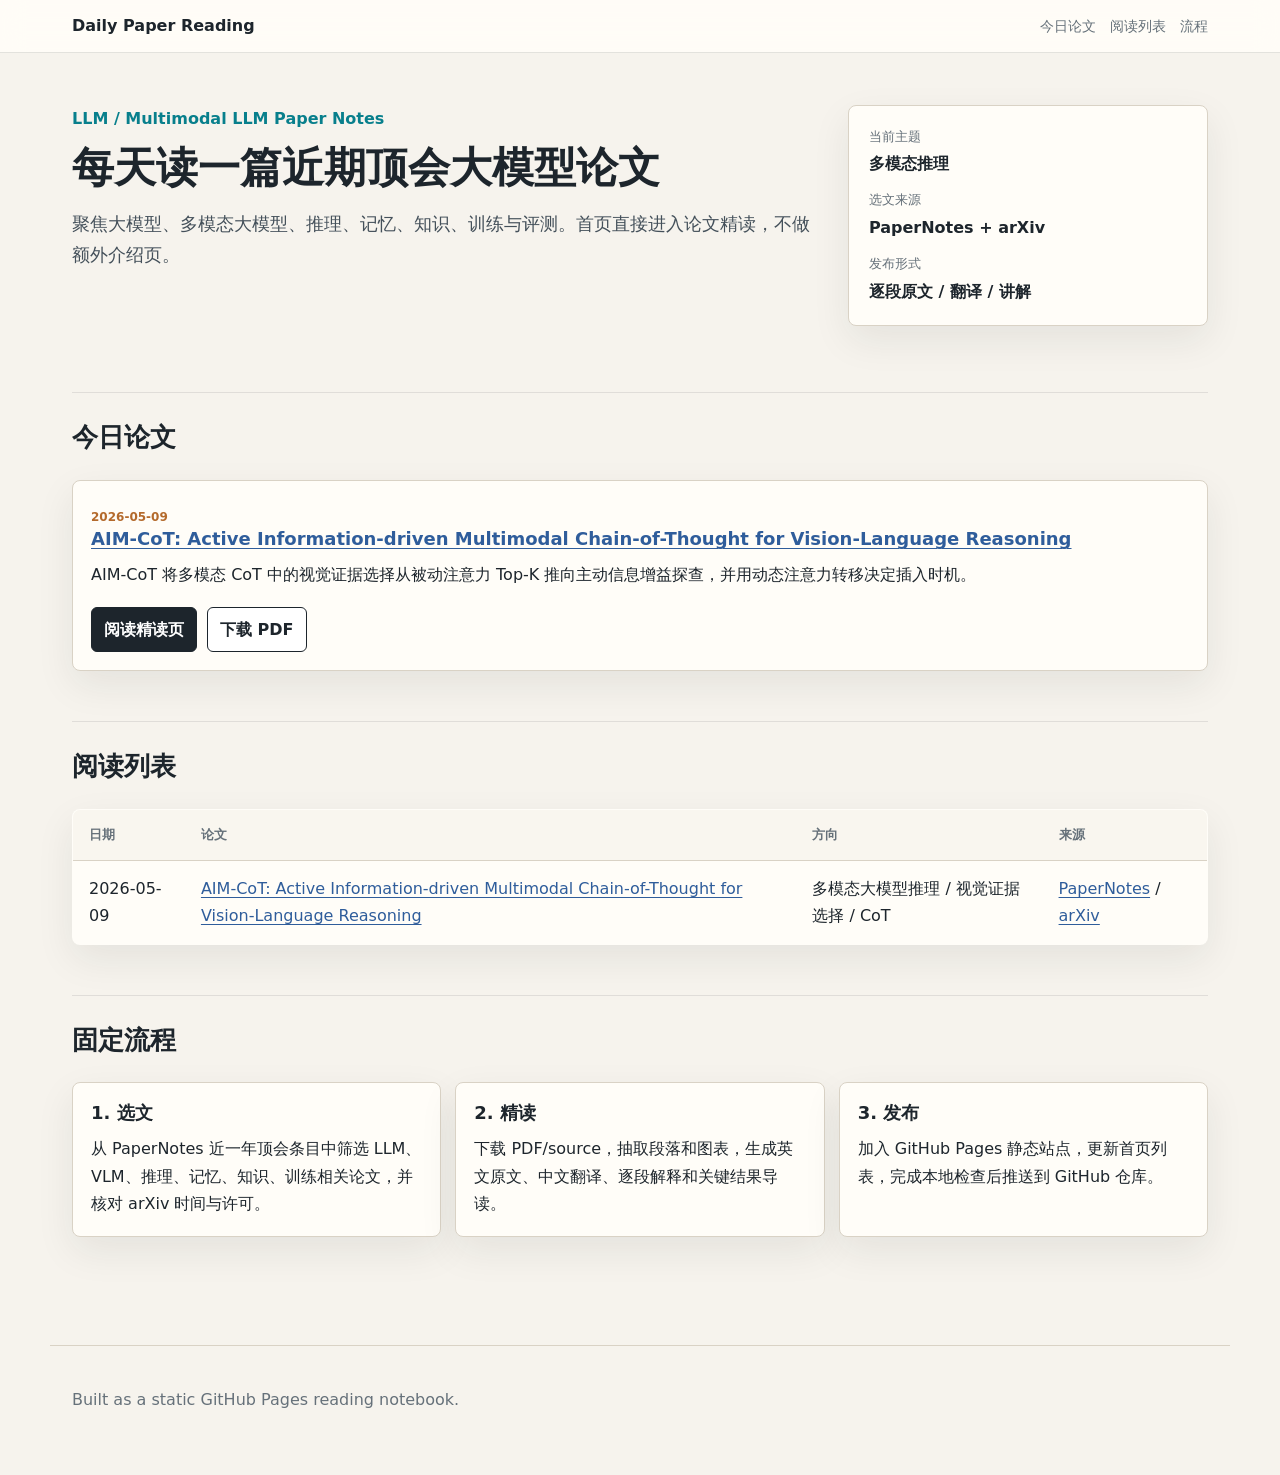
==== index.html @ 82361ca1 "Add daily paper reading site" ====
<!doctype html>
<html lang="zh-CN">
<head>
  <meta charset="utf-8">
  <meta name="viewport" content="width=device-width, initial-scale=1">
  <title>Daily Paper Reading</title>
  <meta name="description" content="大模型与多模态大模型论文每日精读。">
  <link rel="stylesheet" href="assets/site.css">
</head>
<body>
  <header class="site-header">
    <nav class="nav">
      <a class="brand" href="index.html">Daily Paper Reading</a>
      <div class="nav-links">
        <a href="#today">今日论文</a>
        <a href="#archive">阅读列表</a>
        <a href="#workflow">流程</a>
      </div>
    </nav>
  </header>
  <main>
    <section class="hero">
      <div>
        <p class="kicker">LLM / Multimodal LLM Paper Notes</p>
        <h1>每天读一篇近期顶会大模型论文</h1>
        <p class="subtitle">聚焦大模型、多模态大模型、推理、记忆、知识、训练与评测。首页直接进入论文精读，不做额外介绍页。</p>
      </div>
      <aside class="meta-panel">
        <dl class="meta-grid">
          <div><dt>当前主题</dt><dd>多模态推理</dd></div>
          <div><dt>选文来源</dt><dd>PaperNotes + arXiv</dd></div>
          <div><dt>发布形式</dt><dd>逐段原文 / 翻译 / 讲解</dd></div>
        </dl>
      </aside>
    </section>
    <div class="content">
      <section class="band" id="today">
        <div class="section-title"><h2>今日论文</h2></div>
        <article class="note-card">
          <p class="eyebrow">2026-05-09</p>
          <h3><a href="papers/aim-cot/index.html">AIM-CoT: Active Information-driven Multimodal Chain-of-Thought for Vision-Language Reasoning</a></h3>
          <p>AIM-CoT 将多模态 CoT 中的视觉证据选择从被动注意力 Top-K 推向主动信息增益探查，并用动态注意力转移决定插入时机。</p>
          <div class="buttons">
            <a class="button primary" href="papers/aim-cot/index.html">阅读精读页</a>
            <a class="button" href="papers/aim-cot/2509.25699v3.pdf">下载 PDF</a>
          </div>
        </article>
      </section>
      <section class="band" id="archive">
        <div class="section-title"><h2>阅读列表</h2></div>
        <table class="paper-list">
          <thead><tr><th>日期</th><th>论文</th><th>方向</th><th>来源</th></tr></thead>
          <tbody>
            <tr>
              <td>2026-05-09</td>
              <td><a href="papers/aim-cot/index.html">AIM-CoT: Active Information-driven Multimodal Chain-of-Thought for Vision-Language Reasoning</a></td>
              <td>多模态大模型推理 / 视觉证据选择 / CoT</td>
              <td><a href="https://papernotes.org/ICLR2026/llm_reasoning/aimcot_active_information-driven_multimodal_chain-of-thought_for_vision-language/">PaperNotes</a> / <a href="https://arxiv.org/abs/2509.25699">arXiv</a></td>
            </tr>
          </tbody>
        </table>
      </section>
      <section class="band" id="workflow">
        <div class="section-title"><h2>固定流程</h2></div>
        <div class="grid">
          <article class="note-card"><h3>1. 选文</h3><p>从 PaperNotes 近一年顶会条目中筛选 LLM、VLM、推理、记忆、知识、训练相关论文，并核对 arXiv 时间与许可。</p></article>
          <article class="note-card"><h3>2. 精读</h3><p>下载 PDF/source，抽取段落和图表，生成英文原文、中文翻译、逐段解释和关键结果导读。</p></article>
          <article class="note-card"><h3>3. 发布</h3><p>加入 GitHub Pages 静态站点，更新首页列表，完成本地检查后推送到 GitHub 仓库。</p></article>
        </div>
      </section>
    </div>
  </main>
  <footer class="footer">
    <p>Built as a static GitHub Pages reading notebook.</p>
  </footer>
</body>
</html>
---- assets/site.css ----
:root {
  --paper: #f6f3ed;
  --surface: #fffdf8;
  --ink: #1d252c;
  --muted: #66717a;
  --line: #d9d2c5;
  --teal: #087f8c;
  --blue: #2f5d9b;
  --amber: #b46a2c;
  --green: #4d7c59;
  --shadow: 0 14px 38px rgba(29, 37, 44, 0.08);
}
* { box-sizing: border-box; }
html { scroll-behavior: smooth; }
body {
  margin: 0;
  font-family: Inter, ui-sans-serif, system-ui, -apple-system, BlinkMacSystemFont, "Segoe UI", "Noto Sans SC", sans-serif;
  color: var(--ink);
  background: var(--paper);
  line-height: 1.72;
}
a { color: var(--blue); text-decoration-thickness: 1px; text-underline-offset: 3px; }
.site-header {
  position: sticky;
  top: 0;
  z-index: 20;
  border-bottom: 1px solid rgba(29, 37, 44, 0.12);
  background: rgba(255, 253, 248, 0.92);
  backdrop-filter: blur(12px);
}
.nav {
  max-width: 1180px;
  margin: 0 auto;
  padding: 12px 22px;
  display: flex;
  gap: 16px;
  align-items: center;
  justify-content: space-between;
}
.brand { font-weight: 800; color: var(--ink); text-decoration: none; }
.nav-links { display: flex; gap: 14px; flex-wrap: wrap; font-size: 14px; }
.nav-links a { color: var(--muted); text-decoration: none; }
.hero {
  max-width: 1180px;
  margin: 0 auto;
  padding: 52px 22px 26px;
  display: grid;
  grid-template-columns: 1.35fr 0.65fr;
  gap: 28px;
  align-items: start;
}
.kicker { margin: 0 0 12px; color: var(--teal); font-weight: 800; letter-spacing: 0; }
h1 {
  margin: 0;
  max-width: 980px;
  font-size: 42px;
  line-height: 1.12;
  letter-spacing: 0;
}
.subtitle { margin: 18px 0 0; color: #44505a; font-size: 18px; max-width: 900px; }
.meta-panel, .toc-panel, .note-card, .reading-card, .visual-card, .paper-section {
  background: var(--surface);
  border: 1px solid var(--line);
  border-radius: 8px;
  box-shadow: var(--shadow);
}
.meta-panel { padding: 20px; }
.meta-grid { display: grid; gap: 12px; margin: 0; }
.meta-grid div { display: grid; gap: 2px; }
.meta-grid dt { color: var(--muted); font-size: 13px; }
.meta-grid dd { margin: 0; font-weight: 700; }
.buttons { display: flex; flex-wrap: wrap; gap: 10px; margin-top: 18px; }
.button {
  display: inline-flex;
  align-items: center;
  justify-content: center;
  min-height: 38px;
  padding: 8px 12px;
  border-radius: 6px;
  border: 1px solid var(--ink);
  color: var(--ink);
  text-decoration: none;
  font-weight: 750;
  background: #fff;
}
.button.primary { background: var(--ink); color: #fff; }
.content {
  max-width: 1180px;
  margin: 0 auto;
  padding: 18px 22px 80px;
}
.band {
  margin-top: 22px;
  padding: 28px 0;
  border-top: 1px solid rgba(29,37,44,.1);
}
.section-title {
  display: flex;
  justify-content: space-between;
  gap: 18px;
  align-items: end;
  margin-bottom: 14px;
}
h2 { font-size: 26px; line-height: 1.25; margin: 0 0 12px; letter-spacing: 0; }
h3 { font-size: 18px; line-height: 1.32; margin: 0 0 10px; letter-spacing: 0; }
.grid { display: grid; grid-template-columns: repeat(3, minmax(0, 1fr)); gap: 14px; }
.note-card { padding: 18px; }
.note-card p { margin: 8px 0 0; }
.explain-line { color: #45535d; border-left: 3px solid var(--teal); padding-left: 10px; }
.visual-list { display: grid; gap: 16px; }
.visual-card {
  display: grid;
  grid-template-columns: 1.05fr .95fr;
  gap: 18px;
  padding: 16px;
}
.visual-media { display: grid; grid-template-columns: repeat(auto-fit, minmax(220px, 1fr)); gap: 10px; align-items: start; }
.visual-media img {
  width: 100%;
  height: auto;
  border-radius: 6px;
  border: 1px solid var(--line);
  background: #fff;
}
.visual-copy { align-self: center; }
.eyebrow { margin: 0 0 6px; color: var(--amber); font-size: 12px; font-weight: 850; text-transform: uppercase; }
.original { color: #4b5964; }
.toc-panel { padding: 18px; margin-bottom: 18px; }
.toc-panel ul { columns: 2; padding-left: 20px; margin: 10px 0 0; }
.paper-section { margin: 14px 0; overflow: hidden; }
.paper-section summary {
  cursor: pointer;
  list-style: none;
  padding: 16px 18px;
  display: flex;
  gap: 12px;
  align-items: center;
  border-bottom: 1px solid var(--line);
  font-weight: 850;
  font-size: 18px;
}
.paper-section summary::-webkit-details-marker { display: none; }
.section-level {
  display: inline-flex;
  align-items: center;
  justify-content: center;
  width: 34px;
  height: 26px;
  border-radius: 6px;
  background: #e9f2f3;
  color: var(--teal);
  font-size: 12px;
}
.section-intro {
  margin: 0;
  padding: 14px 18px;
  color: #44505a;
  background: #f7faf9;
  border-bottom: 1px solid var(--line);
}
.section-body { padding: 12px; }
.reading-card {
  position: relative;
  padding: 16px;
  margin: 12px 0;
}
.card-index {
  position: absolute;
  top: 12px;
  right: 14px;
  color: var(--muted);
  font-size: 12px;
  font-weight: 800;
}
.triple {
  display: grid;
  grid-template-columns: 1fr 1fr 1fr;
  gap: 14px;
}
.triple section {
  min-width: 0;
  padding-right: 10px;
  border-right: 1px solid rgba(29,37,44,.1);
}
.triple section:last-child { border-right: 0; }
.triple h4 {
  margin: 0 0 8px;
  color: var(--teal);
  font-size: 13px;
  letter-spacing: 0;
}
.triple p, .triple ul { margin: 0; }
.triple ul { padding-left: 18px; }
.math-block {
  overflow-x: auto;
  padding: 10px;
  background: #f3f5f6;
  border-radius: 6px;
}
.footer {
  border-top: 1px solid var(--line);
  padding: 24px 22px 46px;
  color: var(--muted);
  max-width: 1180px;
  margin: 0 auto;
}
.paper-list {
  width: 100%;
  border-collapse: collapse;
  background: var(--surface);
  border: 1px solid var(--line);
  border-radius: 8px;
  overflow: hidden;
  box-shadow: var(--shadow);
}
.paper-list th, .paper-list td {
  text-align: left;
  padding: 14px 16px;
  border-bottom: 1px solid var(--line);
  vertical-align: top;
}
.paper-list th { color: var(--muted); font-size: 13px; background: #f9f6ef; }
.paper-list tr:last-child td { border-bottom: 0; }
@media (max-width: 900px) {
  .hero, .visual-card, .triple { grid-template-columns: 1fr; }
  .grid { grid-template-columns: 1fr; }
  .toc-panel ul { columns: 1; }
  h1 { font-size: 32px; }
  .triple section { border-right: 0; border-bottom: 1px solid rgba(29,37,44,.1); padding: 0 0 12px; }
  .triple section:last-child { border-bottom: 0; padding-bottom: 0; }
  .nav { align-items: flex-start; flex-direction: column; }
}
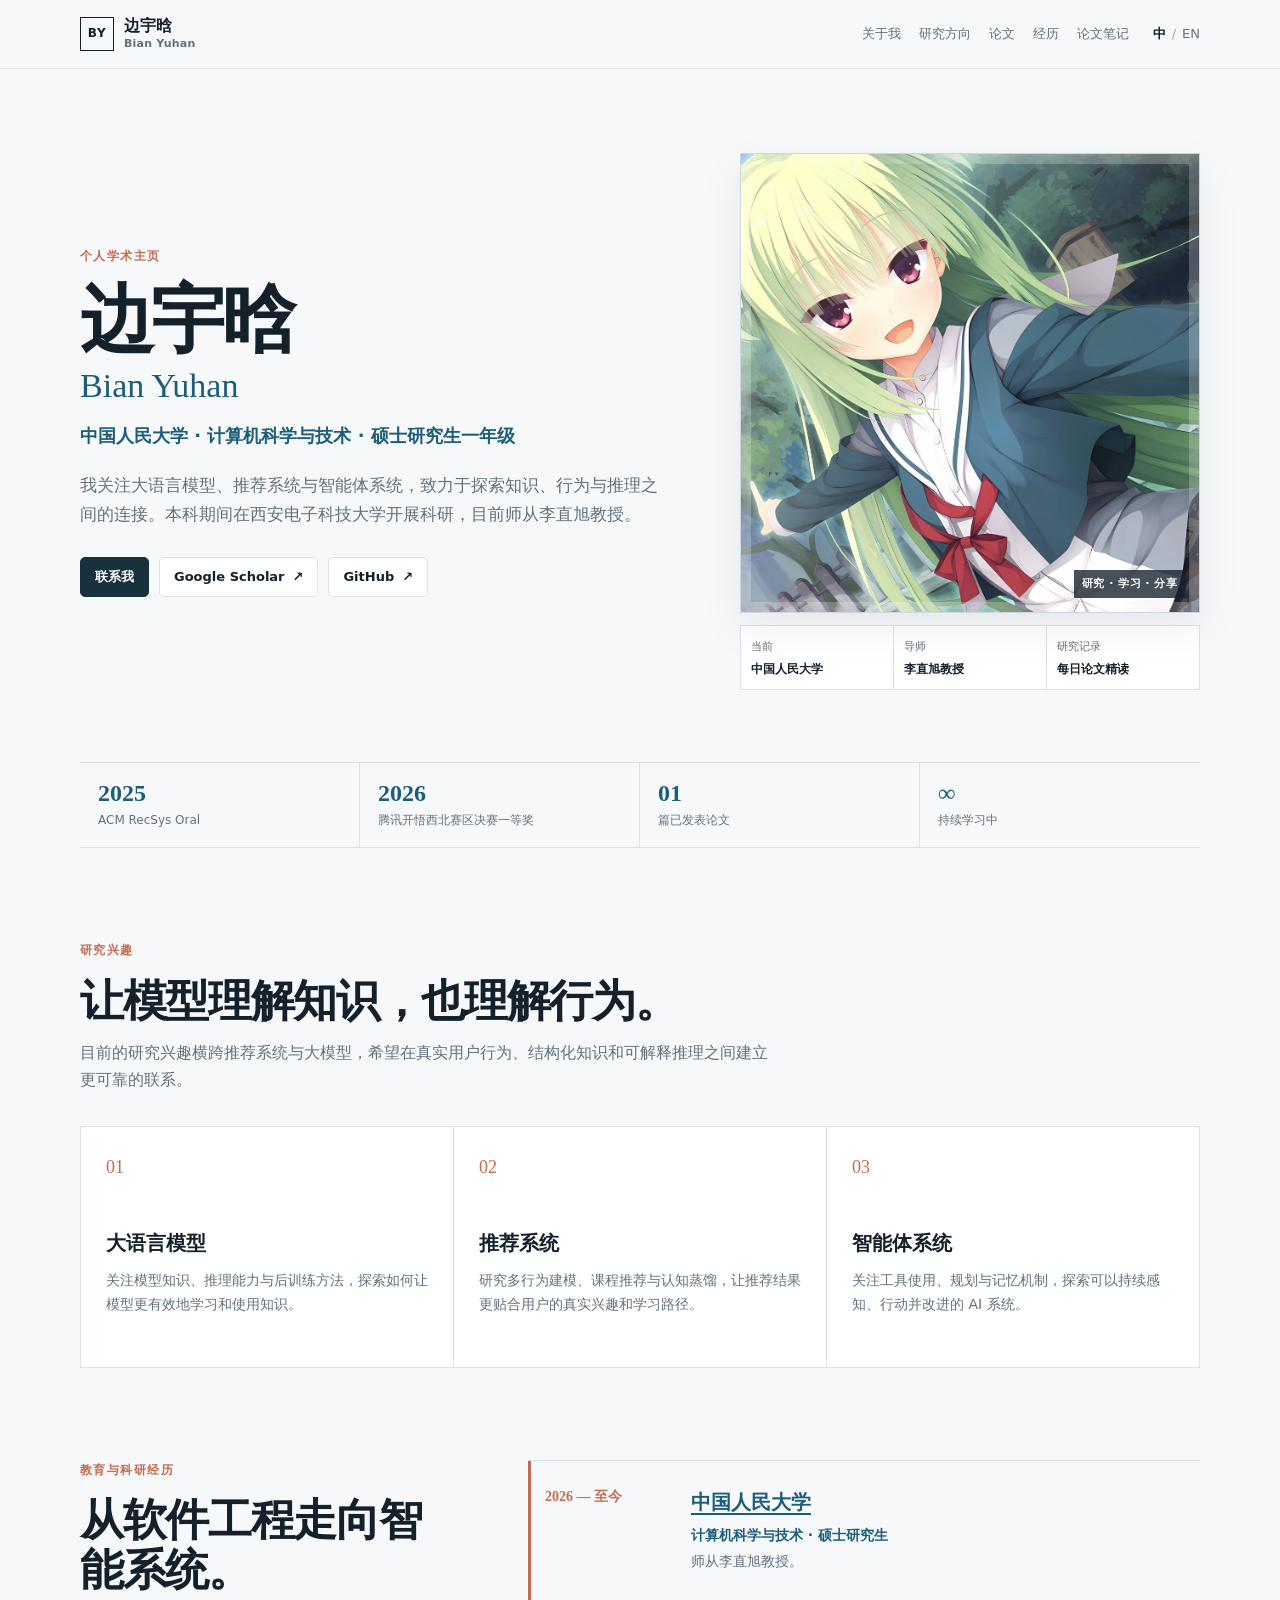
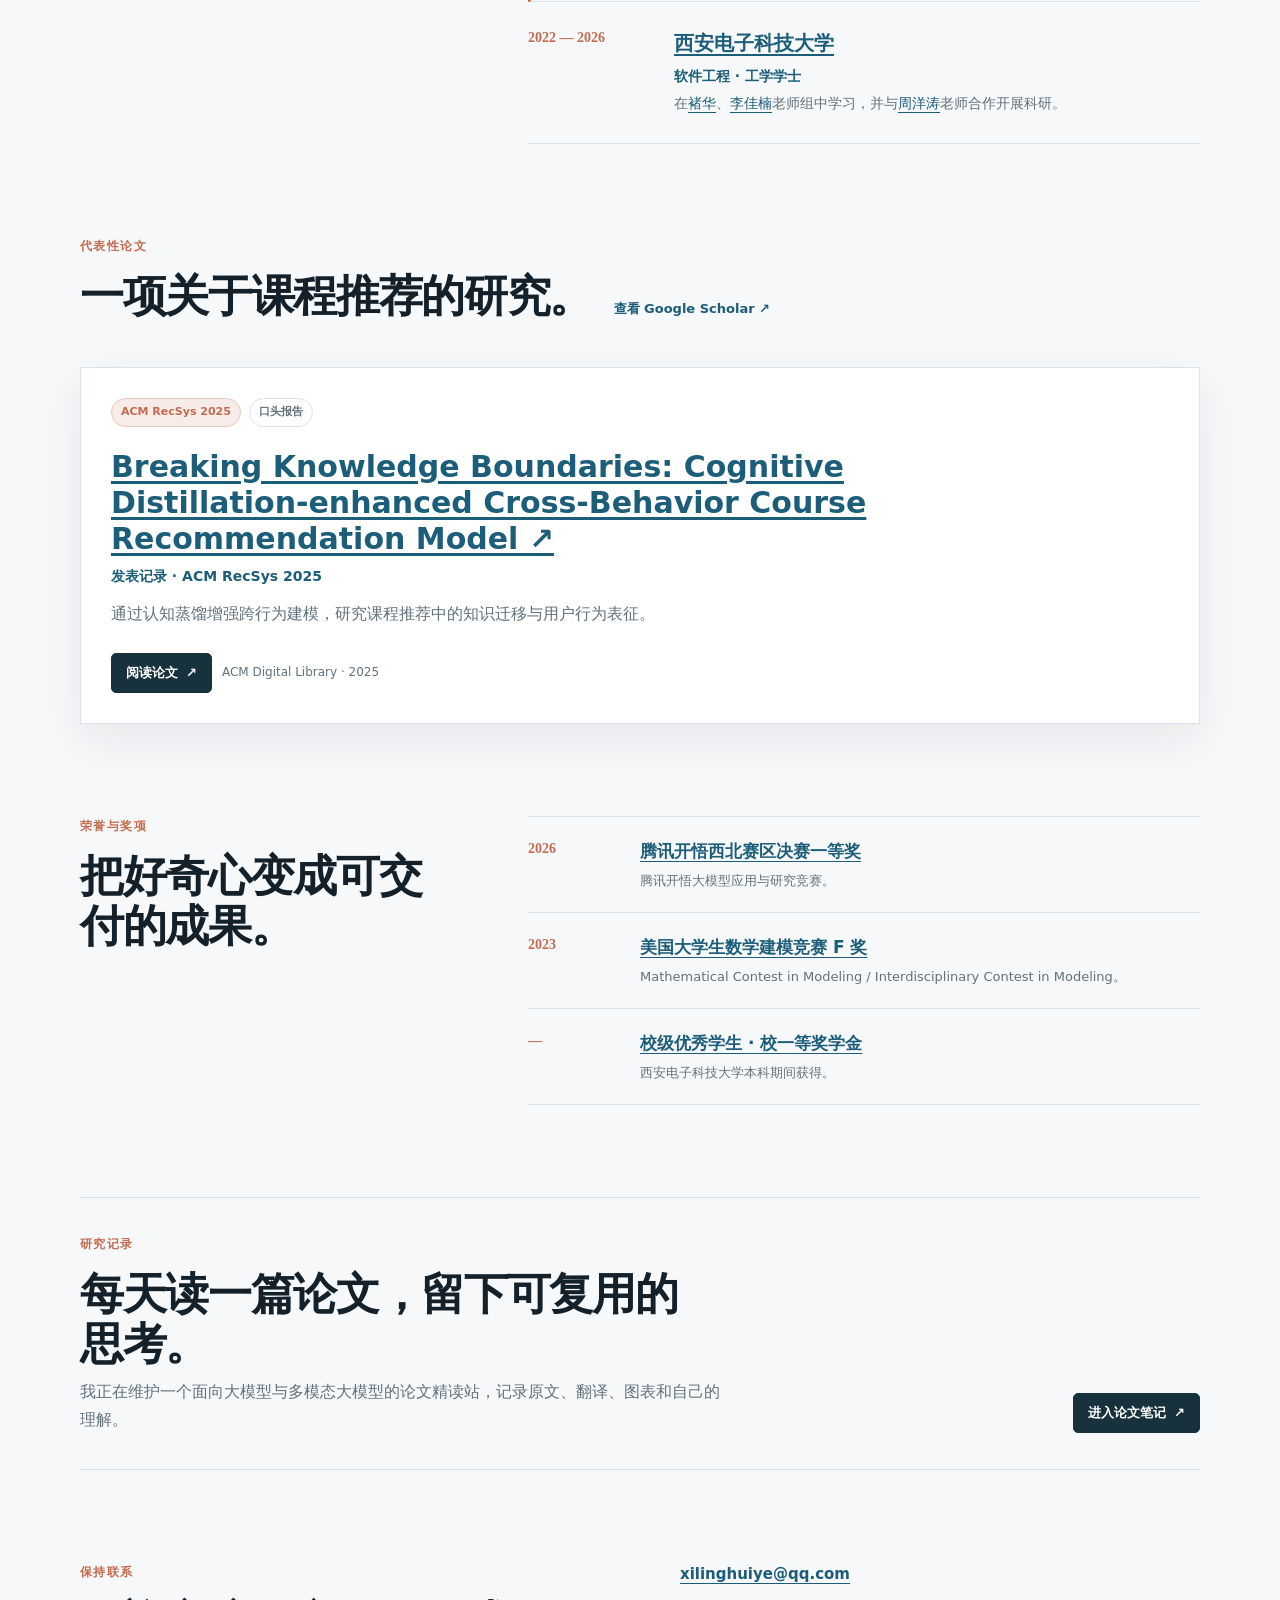
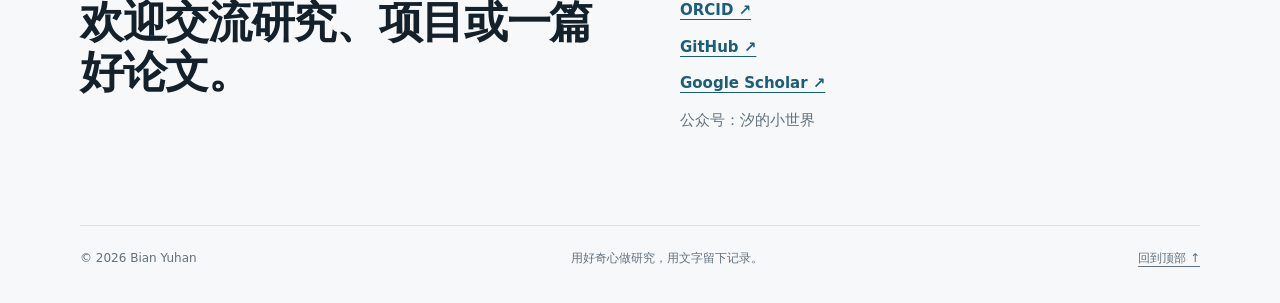
==== commit 1e61b6a8: "Build bilingual academic homepage" ====
--- a/index.html
+++ b/index.html
@@ -3,75 +3,121 @@
 <head>
   <meta charset="utf-8">
   <meta name="viewport" content="width=device-width, initial-scale=1">
-  <title>Daily Paper Reading</title>
-  <meta name="description" content="大模型与多模态大模型论文每日精读。">
+  <meta name="theme-color" content="#f7f8fa">
+  <title>边宇晗 | Bian Yuhan</title>
+  <meta name="description" content="边宇晗的学术个人主页：大语言模型、推荐系统与智能体研究。">
   <link rel="stylesheet" href="assets/site.css">
 </head>
 <body>
   <header class="site-header">
-    <nav class="nav">
-      <a class="brand" href="index.html">Daily Paper Reading</a>
-      <div class="nav-links">
-        <a href="#today">今日论文</a>
-        <a href="#archive">阅读列表</a>
-        <a href="#workflow">流程</a>
+    <nav class="nav shell" aria-label="Primary navigation">
+      <a class="brand" href="#top" aria-label="Bian Yuhan home"><span class="brand-mark">BY</span><span>边宇晗 <small>Bian Yuhan</small></span></a>
+      <div class="nav-tools">
+        <div class="nav-links" aria-label="Sections">
+          <a href="#about" data-zh="关于我" data-en="About">关于我</a>
+          <a href="#research" data-zh="研究方向" data-en="Research">研究方向</a>
+          <a href="#publications" data-zh="论文" data-en="Publications">论文</a>
+          <a href="#experience" data-zh="经历" data-en="Experience">经历</a>
+          <a href="#notes" data-zh="论文笔记" data-en="Notes">论文笔记</a>
+        </div>
+        <div class="language-switch" role="group" aria-label="Language switcher">
+          <button class="language-button is-active" type="button" data-lang="zh">中</button>
+          <span aria-hidden="true">/</span>
+          <button class="language-button" type="button" data-lang="en">EN</button>
+        </div>
       </div>
     </nav>
   </header>
-  <main>
-    <section class="hero">
-      <div>
-        <p class="kicker">LLM / Multimodal LLM Paper Notes</p>
-        <h1>每天读一篇近期顶会大模型论文</h1>
-        <p class="subtitle">聚焦大模型、多模态大模型、推理、记忆、知识、训练与评测。首页直接进入论文精读，不做额外介绍页。</p>
+
+  <main id="top">
+    <section class="hero shell" id="about">
+      <div class="hero-copy">
+        <p class="eyebrow" data-zh="个人学术主页" data-en="Academic profile">个人学术主页</p>
+        <h1><span data-zh="边宇晗" data-en="Bian Yuhan">边宇晗</span><span class="name-latin" data-zh="Bian Yuhan" data-en="边宇晗">Bian Yuhan</span></h1>
+        <p class="role" data-zh="中国人民大学 · 计算机科学与技术 · 硕士研究生一年级" data-en="M.S. student in Computer Science · Renmin University of China">中国人民大学 · 计算机科学与技术 · 硕士研究生一年级</p>
+        <p class="intro" data-zh="我关注大语言模型、推荐系统与智能体系统，致力于探索知识、行为与推理之间的连接。本科期间在西安电子科技大学开展科研，目前师从李直旭教授。" data-en="I study large language models, recommender systems, and agentic systems, with a focus on the connections between knowledge, behavior, and reasoning. I conducted undergraduate research at Xidian University and am currently advised by Professor Zhixu Li.">我关注大语言模型、推荐系统与智能体系统，致力于探索知识、行为与推理之间的连接。本科期间在西安电子科技大学开展科研，目前师从李直旭教授。</p>
+        <div class="hero-actions">
+          <a class="button button-primary" href="mailto:xilinghuiye@qq.com" data-zh="联系我" data-en="Get in touch">联系我</a>
+          <a class="button button-quiet" href="https://scholar.google.com/citations?user=MPz-B4EAAAAJ&hl=zh-CN" target="_blank" rel="noreferrer">Google Scholar <span aria-hidden="true">↗</span></a>
+          <a class="button button-quiet" href="https://github.com/bianyh/" target="_blank" rel="noreferrer">GitHub <span aria-hidden="true">↗</span></a>
+        </div>
       </div>
-      <aside class="meta-panel">
-        <dl class="meta-grid">
-          <div><dt>当前主题</dt><dd>多模态推理</dd></div>
-          <div><dt>选文来源</dt><dd>PaperNotes + arXiv</dd></div>
-          <div><dt>发布形式</dt><dd>逐段原文 / 翻译 / 讲解</dd></div>
-        </dl>
-      </aside>
+      <div class="hero-visual">
+        <div class="profile-frame">
+          <img src="assets/profile.jpg" alt="边宇晗的个人视觉头像" data-alt-zh="边宇晗的个人视觉头像" data-alt-en="Personal visual avatar of Bian Yuhan">
+          <span class="frame-label" data-zh="研究 · 学习 · 分享" data-en="Research · Learn · Share">研究 · 学习 · 分享</span>
+        </div>
+        <div class="quick-facts">
+          <div><span class="fact-label" data-zh="当前" data-en="Now">当前</span><strong data-zh="中国人民大学" data-en="Renmin University of China">中国人民大学</strong></div>
+          <div><span class="fact-label" data-zh="导师" data-en="Advisor">导师</span><strong data-zh="李直旭教授" data-en="Prof. Zhixu Li">李直旭教授</strong></div>
+          <div><span class="fact-label" data-zh="研究记录" data-en="Notes">研究记录</span><strong data-zh="每日论文精读" data-en="Daily paper notes">每日论文精读</strong></div>
+        </div>
+      </div>
     </section>
-    <div class="content">
-      <section class="band" id="today">
-        <div class="section-title"><h2>今日论文</h2></div>
-        <article class="note-card">
-          <p class="eyebrow">2026-05-09</p>
-          <h3><a href="papers/aim-cot/index.html">AIM-CoT: Active Information-driven Multimodal Chain-of-Thought for Vision-Language Reasoning</a></h3>
-          <p>AIM-CoT 将多模态 CoT 中的视觉证据选择从被动注意力 Top-K 推向主动信息增益探查，并用动态注意力转移决定插入时机。</p>
-          <div class="buttons">
-            <a class="button primary" href="papers/aim-cot/index.html">阅读精读页</a>
-            <a class="button" href="papers/aim-cot/2509.25699v3.pdf">下载 PDF</a>
-          </div>
-        </article>
-      </section>
-      <section class="band" id="archive">
-        <div class="section-title"><h2>阅读列表</h2></div>
-        <table class="paper-list">
-          <thead><tr><th>日期</th><th>论文</th><th>方向</th><th>来源</th></tr></thead>
-          <tbody>
-            <tr>
-              <td>2026-05-09</td>
-              <td><a href="papers/aim-cot/index.html">AIM-CoT: Active Information-driven Multimodal Chain-of-Thought for Vision-Language Reasoning</a></td>
-              <td>多模态大模型推理 / 视觉证据选择 / CoT</td>
-              <td><a href="https://papernotes.org/ICLR2026/llm_reasoning/aimcot_active_information-driven_multimodal_chain-of-thought_for_vision-language/">PaperNotes</a> / <a href="https://arxiv.org/abs/2509.25699">arXiv</a></td>
-            </tr>
-          </tbody>
-        </table>
-      </section>
-      <section class="band" id="workflow">
-        <div class="section-title"><h2>固定流程</h2></div>
-        <div class="grid">
-          <article class="note-card"><h3>1. 选文</h3><p>从 PaperNotes 近一年顶会条目中筛选 LLM、VLM、推理、记忆、知识、训练相关论文，并核对 arXiv 时间与许可。</p></article>
-          <article class="note-card"><h3>2. 精读</h3><p>下载 PDF/source，抽取段落和图表，生成英文原文、中文翻译、逐段解释和关键结果导读。</p></article>
-          <article class="note-card"><h3>3. 发布</h3><p>加入 GitHub Pages 静态站点，更新首页列表，完成本地检查后推送到 GitHub 仓库。</p></article>
-        </div>
-      </section>
-    </div>
+
+    <section class="signal-bar shell" aria-label="Highlights">
+      <div><strong>2025</strong><span data-zh="ACM RecSys Oral" data-en="ACM RecSys Oral">ACM RecSys Oral</span></div>
+      <div><strong>2026</strong><span data-zh="腾讯开悟西北赛区决赛一等奖" data-en="Tencent Kaiwu · 1st Prize">腾讯开悟西北赛区决赛一等奖</span></div>
+      <div><strong>01</strong><span data-zh="篇已发表论文" data-en="Published paper">篇已发表论文</span></div>
+      <div><strong>∞</strong><span data-zh="持续学习中" data-en="Always learning">持续学习中</span></div>
+    </section>
+
+    <section class="content shell" id="research">
+      <div class="section-heading">
+        <p class="eyebrow" data-zh="研究兴趣" data-en="Research interests">研究兴趣</p>
+        <h2 data-zh="让模型理解知识，也理解行为。" data-en="Building models that understand knowledge and behavior.">让模型理解知识，也理解行为。</h2>
+        <p data-zh="目前的研究兴趣横跨推荐系统与大模型，希望在真实用户行为、结构化知识和可解释推理之间建立更可靠的联系。" data-en="My research spans recommender systems and large language models. I am interested in reliable connections between real-world user behavior, structured knowledge, and interpretable reasoning.">目前的研究兴趣横跨推荐系统与大模型，希望在真实用户行为、结构化知识和可解释推理之间建立更可靠的联系。</p>
+      </div>
+      <div class="research-grid">
+        <article class="research-item"><span class="item-number">01</span><h3 data-zh="大语言模型" data-en="Large Language Models">大语言模型</h3><p data-zh="关注模型知识、推理能力与后训练方法，探索如何让模型更有效地学习和使用知识。" data-en="Model knowledge, reasoning, and post-training methods, with an emphasis on how models learn and use knowledge more effectively.">关注模型知识、推理能力与后训练方法，探索如何让模型更有效地学习和使用知识。</p></article>
+        <article class="research-item"><span class="item-number">02</span><h3 data-zh="推荐系统" data-en="Recommender Systems">推荐系统</h3><p data-zh="研究多行为建模、课程推荐与认知蒸馏，让推荐结果更贴合用户的真实兴趣和学习路径。" data-en="Multi-behavior modeling and course recommendation, using cognitive distillation to better reflect users' interests and learning paths.">研究多行为建模、课程推荐与认知蒸馏，让推荐结果更贴合用户的真实兴趣和学习路径。</p></article>
+        <article class="research-item"><span class="item-number">03</span><h3 data-zh="智能体系统" data-en="Agentic Systems">智能体系统</h3><p data-zh="关注工具使用、规划与记忆机制，探索可以持续感知、行动并改进的 AI 系统。" data-en="Tool use, planning, and memory mechanisms for AI systems that can perceive, act, and improve over time.">关注工具使用、规划与记忆机制，探索可以持续感知、行动并改进的 AI 系统。</p></article>
+      </div>
+    </section>
+
+    <section class="content shell split-section" id="experience">
+      <div class="section-heading compact-heading">
+        <p class="eyebrow" data-zh="教育与科研经历" data-en="Education & research">教育与科研经历</p>
+        <h2 data-zh="从软件工程走向智能系统。" data-en="From software engineering to intelligent systems.">从软件工程走向智能系统。</h2>
+      </div>
+      <div class="timeline">
+        <article class="timeline-item current"><div class="timeline-date">2026 — <span data-zh="至今" data-en="present">至今</span></div><div><h3><a href="https://www.ruc.edu.cn/" target="_blank" rel="noreferrer" data-zh="中国人民大学" data-en="Renmin University of China">中国人民大学</a></h3><p class="timeline-role" data-zh="计算机科学与技术 · 硕士研究生" data-en="Computer Science · M.S. student">计算机科学与技术 · 硕士研究生</p><p data-zh="师从李直旭教授。" data-en="Advised by Professor Zhixu Li.">师从李直旭教授。</p></div></article>
+        <article class="timeline-item"><div class="timeline-date">2022 — 2026</div><div><h3><a href="https://www.xidian.edu.cn/" target="_blank" rel="noreferrer" data-zh="西安电子科技大学" data-en="Xidian University">西安电子科技大学</a></h3><p class="timeline-role" data-zh="软件工程 · 工学学士" data-en="Software Engineering · B.Eng.">软件工程 · 工学学士</p><p><span data-zh="在" data-en="Worked with ">在</span><a href="https://faculty.xidian.edu.cn/CH2/zh_CN/index.htm" target="_blank" rel="noreferrer" data-zh="褚华" data-en="Hua Chu">褚华</a><span data-zh="、" data-en=", ">、</span><a href="https://faculty.xidian.edu.cn/LJN1/zh_CN/index.htm" target="_blank" rel="noreferrer" data-zh="李佳楠" data-en="Jianan Li">李佳楠</a><span data-zh="老师组中学习，并与" data-en="'s groups, and conducted research with ">老师组中学习，并与</span><a href="https://faculty.xidian.edu.cn/zhouyangtao/zh_CN/index.htm" target="_blank" rel="noreferrer" data-zh="周洋涛" data-en="Yangtao Zhou">周洋涛</a><span data-zh="老师合作开展科研。" data-en=".">老师合作开展科研。</span></p></div></article>
+      </div>
+    </section>
+
+    <section class="content shell" id="publications">
+      <div class="section-heading row-heading"><div><p class="eyebrow" data-zh="代表性论文" data-en="Selected publication">代表性论文</p><h2 data-zh="一项关于课程推荐的研究。" data-en="A study on course recommendation.">一项关于课程推荐的研究。</h2></div><a class="text-link" href="https://scholar.google.com/citations?user=MPz-B4EAAAAJ&hl=zh-CN" target="_blank" rel="noreferrer" data-zh="查看 Google Scholar ↗" data-en="View Google Scholar ↗">查看 Google Scholar ↗</a></div>
+      <article class="publication-card">
+        <div class="publication-meta"><span class="pill pill-accent">ACM RecSys 2025</span><span class="pill" data-zh="口头报告" data-en="Oral presentation">口头报告</span></div>
+        <h3><a href="https://dl.acm.org/doi/10.1145/3705328.3748083" target="_blank" rel="noreferrer">Breaking Knowledge Boundaries: Cognitive Distillation-enhanced Cross-Behavior Course Recommendation Model ↗</a></h3>
+        <p class="authors" data-zh="发表记录 · ACM RecSys 2025" data-en="Publication record · ACM RecSys 2025">发表记录 · ACM RecSys 2025</p>
+        <p data-zh="通过认知蒸馏增强跨行为建模，研究课程推荐中的知识迁移与用户行为表征。" data-en="A cognitive distillation-enhanced cross-behavior model for knowledge transfer and user behavior representation in course recommendation.">通过认知蒸馏增强跨行为建模，研究课程推荐中的知识迁移与用户行为表征。</p>
+        <div class="publication-actions"><a class="button button-primary" href="https://dl.acm.org/doi/10.1145/3705328.3748083" target="_blank" rel="noreferrer" data-zh="阅读论文" data-en="Read paper">阅读论文 <span aria-hidden="true">↗</span></a><span class="publication-note" data-zh="ACM Digital Library · 2025" data-en="ACM Digital Library · 2025">ACM Digital Library · 2025</span></div>
+      </article>
+    </section>
+
+    <section class="content shell split-section awards-section" id="awards">
+      <div class="section-heading compact-heading"><p class="eyebrow" data-zh="荣誉与奖项" data-en="Honors & awards">荣誉与奖项</p><h2 data-zh="把好奇心变成可交付的成果。" data-en="Turning curiosity into work that ships.">把好奇心变成可交付的成果。</h2></div>
+      <div class="award-list">
+        <article class="award-item"><span class="award-year">2026</span><div><h3><a href="https://ai.tencent.com/" target="_blank" rel="noreferrer" data-zh="腾讯开悟西北赛区决赛一等奖" data-en="First Prize · Tencent Kaiwu Northwest Regional Final">腾讯开悟西北赛区决赛一等奖</a></h3><p data-zh="腾讯开悟大模型应用与研究竞赛。" data-en="Tencent Kaiwu competition on large-model applications and research.">腾讯开悟大模型应用与研究竞赛。</p></div></article>
+        <article class="award-item"><span class="award-year">2023</span><div><h3><a href="https://www.comap.com/contests/mcm-icm/" target="_blank" rel="noreferrer" data-zh="美国大学生数学建模竞赛 F 奖" data-en="Finalist Award · MCM/ICM 2023">美国大学生数学建模竞赛 F 奖</a></h3><p data-zh="Mathematical Contest in Modeling / Interdisciplinary Contest in Modeling。" data-en="Mathematical Contest in Modeling / Interdisciplinary Contest in Modeling.">Mathematical Contest in Modeling / Interdisciplinary Contest in Modeling。</p></div></article>
+        <article class="award-item"><span class="award-year">—</span><div><h3><a href="https://www.xidian.edu.cn/" target="_blank" rel="noreferrer" data-zh="校级优秀学生 · 校一等奖学金" data-en="Outstanding Student · First-class University Scholarship">校级优秀学生 · 校一等奖学金</a></h3><p data-zh="西安电子科技大学本科期间获得。" data-en="Awarded during undergraduate study at Xidian University.">西安电子科技大学本科期间获得。</p></div></article>
+      </div>
+    </section>
+
+    <section class="notes-band shell" id="notes">
+      <div><p class="eyebrow" data-zh="研究记录" data-en="Research notes">研究记录</p><h2 data-zh="每天读一篇论文，留下可复用的思考。" data-en="One paper a day, with notes worth revisiting.">每天读一篇论文，留下可复用的思考。</h2><p data-zh="我正在维护一个面向大模型与多模态大模型的论文精读站，记录原文、翻译、图表和自己的理解。" data-en="I maintain a reading notebook for LLM and multimodal LLM papers, with original text, translation, figures, and my own explanations.">我正在维护一个面向大模型与多模态大模型的论文精读站，记录原文、翻译、图表和自己的理解。</p></div>
+      <a class="button button-dark" href="papers/aim-cot/index.html"><span data-zh="进入论文笔记" data-en="Open paper notes">进入论文笔记</span><span aria-hidden="true">↗</span></a>
+    </section>
+
+    <section class="contact shell" id="contact">
+      <div><p class="eyebrow" data-zh="保持联系" data-en="Contact">保持联系</p><h2 data-zh="欢迎交流研究、项目或一篇好论文。" data-en="Open to research conversations, projects, and good papers.">欢迎交流研究、项目或一篇好论文。</h2></div>
+      <div class="contact-links"><a href="mailto:xilinghuiye@qq.com">xilinghuiye@qq.com</a><a href="https://orcid.org/0009-0001-0312-8101" target="_blank" rel="noreferrer">ORCID ↗</a><a href="https://github.com/bianyh/" target="_blank" rel="noreferrer">GitHub ↗</a><a href="https://scholar.google.com/citations?user=MPz-B4EAAAAJ&hl=zh-CN" target="_blank" rel="noreferrer">Google Scholar ↗</a><span data-zh="公众号：汐的小世界" data-en="WeChat: 汐的小世界">公众号：汐的小世界</span></div>
+    </section>
   </main>
-  <footer class="footer">
-    <p>Built as a static GitHub Pages reading notebook.</p>
-  </footer>
+
+  <footer class="footer shell"><span>© 2026 Bian Yuhan</span><span data-zh="用好奇心做研究，用文字留下记录。" data-en="Research with curiosity, notes with care.">用好奇心做研究，用文字留下记录。</span><a href="#top" data-zh="回到顶部 ↑" data-en="Back to top ↑">回到顶部 ↑</a></footer>
+  <script src="assets/site.js"></script>
 </body>
 </html>
--- a/assets/site.css
+++ b/assets/site.css
@@ -1,233 +1,216 @@
-
 :root {
-  --paper: #f6f3ed;
-  --surface: #fffdf8;
-  --ink: #1d252c;
-  --muted: #66717a;
-  --line: #d9d2c5;
-  --teal: #087f8c;
-  --blue: #2f5d9b;
-  --amber: #b46a2c;
-  --green: #4d7c59;
-  --shadow: 0 14px 38px rgba(29, 37, 44, 0.08);
+  --paper: #f7f8fa;
+  --surface: #ffffff;
+  --ink: #14212b;
+  --muted: #62717c;
+  --line: #dce3e8;
+  --blue: #1c5d7a;
+  --blue-soft: #e7f1f5;
+  --coral: #c46b4f;
+  --coral-soft: #f8ece8;
+  --dark: #17313d;
+  --shadow: 0 16px 42px rgba(20, 33, 43, .07);
 }
 * { box-sizing: border-box; }
 html { scroll-behavior: smooth; }
 body {
   margin: 0;
-  font-family: Inter, ui-sans-serif, system-ui, -apple-system, BlinkMacSystemFont, "Segoe UI", "Noto Sans SC", sans-serif;
   color: var(--ink);
   background: var(--paper);
-  line-height: 1.72;
-}
-a { color: var(--blue); text-decoration-thickness: 1px; text-underline-offset: 3px; }
-.site-header {
-  position: sticky;
-  top: 0;
-  z-index: 20;
-  border-bottom: 1px solid rgba(29, 37, 44, 0.12);
-  background: rgba(255, 253, 248, 0.92);
-  backdrop-filter: blur(12px);
-}
-.nav {
-  max-width: 1180px;
-  margin: 0 auto;
-  padding: 12px 22px;
-  display: flex;
-  gap: 16px;
-  align-items: center;
-  justify-content: space-between;
-}
-.brand { font-weight: 800; color: var(--ink); text-decoration: none; }
-.nav-links { display: flex; gap: 14px; flex-wrap: wrap; font-size: 14px; }
-.nav-links a { color: var(--muted); text-decoration: none; }
-.hero {
-  max-width: 1180px;
-  margin: 0 auto;
-  padding: 52px 22px 26px;
-  display: grid;
-  grid-template-columns: 1.35fr 0.65fr;
-  gap: 28px;
-  align-items: start;
-}
-.kicker { margin: 0 0 12px; color: var(--teal); font-weight: 800; letter-spacing: 0; }
-h1 {
-  margin: 0;
-  max-width: 980px;
-  font-size: 42px;
-  line-height: 1.12;
-  letter-spacing: 0;
-}
-.subtitle { margin: 18px 0 0; color: #44505a; font-size: 18px; max-width: 900px; }
-.meta-panel, .toc-panel, .note-card, .reading-card, .visual-card, .paper-section {
-  background: var(--surface);
-  border: 1px solid var(--line);
-  border-radius: 8px;
-  box-shadow: var(--shadow);
-}
-.meta-panel { padding: 20px; }
-.meta-grid { display: grid; gap: 12px; margin: 0; }
-.meta-grid div { display: grid; gap: 2px; }
-.meta-grid dt { color: var(--muted); font-size: 13px; }
-.meta-grid dd { margin: 0; font-weight: 700; }
-.buttons { display: flex; flex-wrap: wrap; gap: 10px; margin-top: 18px; }
-.button {
-  display: inline-flex;
-  align-items: center;
-  justify-content: center;
-  min-height: 38px;
-  padding: 8px 12px;
-  border-radius: 6px;
-  border: 1px solid var(--ink);
-  color: var(--ink);
-  text-decoration: none;
-  font-weight: 750;
-  background: #fff;
-}
-.button.primary { background: var(--ink); color: #fff; }
-.content {
-  max-width: 1180px;
-  margin: 0 auto;
-  padding: 18px 22px 80px;
-}
-.band {
-  margin-top: 22px;
-  padding: 28px 0;
-  border-top: 1px solid rgba(29,37,44,.1);
-}
-.section-title {
-  display: flex;
-  justify-content: space-between;
-  gap: 18px;
-  align-items: end;
-  margin-bottom: 14px;
-}
-h2 { font-size: 26px; line-height: 1.25; margin: 0 0 12px; letter-spacing: 0; }
-h3 { font-size: 18px; line-height: 1.32; margin: 0 0 10px; letter-spacing: 0; }
-.grid { display: grid; grid-template-columns: repeat(3, minmax(0, 1fr)); gap: 14px; }
-.note-card { padding: 18px; }
-.note-card p { margin: 8px 0 0; }
-.explain-line { color: #45535d; border-left: 3px solid var(--teal); padding-left: 10px; }
-.visual-list { display: grid; gap: 16px; }
-.visual-card {
-  display: grid;
-  grid-template-columns: 1.05fr .95fr;
-  gap: 18px;
-  padding: 16px;
-}
-.visual-media { display: grid; grid-template-columns: repeat(auto-fit, minmax(220px, 1fr)); gap: 10px; align-items: start; }
-.visual-media img {
-  width: 100%;
-  height: auto;
-  border-radius: 6px;
-  border: 1px solid var(--line);
-  background: #fff;
-}
-.visual-copy { align-self: center; }
-.eyebrow { margin: 0 0 6px; color: var(--amber); font-size: 12px; font-weight: 850; text-transform: uppercase; }
-.original { color: #4b5964; }
-.toc-panel { padding: 18px; margin-bottom: 18px; }
-.toc-panel ul { columns: 2; padding-left: 20px; margin: 10px 0 0; }
-.paper-section { margin: 14px 0; overflow: hidden; }
-.paper-section summary {
-  cursor: pointer;
-  list-style: none;
-  padding: 16px 18px;
-  display: flex;
-  gap: 12px;
-  align-items: center;
-  border-bottom: 1px solid var(--line);
-  font-weight: 850;
-  font-size: 18px;
-}
-.paper-section summary::-webkit-details-marker { display: none; }
-.section-level {
-  display: inline-flex;
-  align-items: center;
-  justify-content: center;
-  width: 34px;
-  height: 26px;
-  border-radius: 6px;
-  background: #e9f2f3;
-  color: var(--teal);
-  font-size: 12px;
-}
-.section-intro {
-  margin: 0;
-  padding: 14px 18px;
-  color: #44505a;
-  background: #f7faf9;
-  border-bottom: 1px solid var(--line);
-}
-.section-body { padding: 12px; }
-.reading-card {
-  position: relative;
-  padding: 16px;
-  margin: 12px 0;
-}
-.card-index {
-  position: absolute;
-  top: 12px;
-  right: 14px;
-  color: var(--muted);
-  font-size: 12px;
-  font-weight: 800;
-}
-.triple {
-  display: grid;
-  grid-template-columns: 1fr 1fr 1fr;
-  gap: 14px;
-}
-.triple section {
-  min-width: 0;
-  padding-right: 10px;
-  border-right: 1px solid rgba(29,37,44,.1);
-}
-.triple section:last-child { border-right: 0; }
-.triple h4 {
-  margin: 0 0 8px;
-  color: var(--teal);
-  font-size: 13px;
-  letter-spacing: 0;
-}
-.triple p, .triple ul { margin: 0; }
-.triple ul { padding-left: 18px; }
-.math-block {
-  overflow-x: auto;
-  padding: 10px;
-  background: #f3f5f6;
-  border-radius: 6px;
-}
-.footer {
-  border-top: 1px solid var(--line);
-  padding: 24px 22px 46px;
-  color: var(--muted);
-  max-width: 1180px;
-  margin: 0 auto;
-}
-.paper-list {
-  width: 100%;
-  border-collapse: collapse;
-  background: var(--surface);
-  border: 1px solid var(--line);
-  border-radius: 8px;
-  overflow: hidden;
-  box-shadow: var(--shadow);
-}
-.paper-list th, .paper-list td {
-  text-align: left;
-  padding: 14px 16px;
-  border-bottom: 1px solid var(--line);
-  vertical-align: top;
-}
-.paper-list th { color: var(--muted); font-size: 13px; background: #f9f6ef; }
-.paper-list tr:last-child td { border-bottom: 0; }
+  overflow-x: hidden;
+  font-family: Inter, ui-sans-serif, system-ui, -apple-system, BlinkMacSystemFont, "Segoe UI", "Noto Sans SC", sans-serif;
+  font-size: 16px;
+  line-height: 1.7;
+}
+a { color: var(--blue); text-underline-offset: 4px; }
+a:hover { color: var(--coral); }
+.shell { width: min(1120px, calc(100% - 44px)); margin-inline: auto; }
+.site-header { position: sticky; top: 0; z-index: 20; border-bottom: 1px solid rgba(20, 33, 43, .1); background: rgba(247, 248, 250, .93); backdrop-filter: blur(14px); }
+.nav { min-height: 68px; display: flex; align-items: center; justify-content: space-between; gap: 20px; }
+.brand { display: inline-flex; align-items: center; gap: 10px; color: var(--ink); text-decoration: none; font-weight: 800; line-height: 1.15; }
+.brand small { display: block; margin-top: 3px; color: var(--muted); font-size: 11px; font-weight: 600; letter-spacing: .02em; }
+.brand-mark { display: grid; place-items: center; width: 34px; height: 34px; border: 1px solid var(--ink); color: var(--ink); font-size: 12px; letter-spacing: .05em; }
+.nav-tools, .nav-links, .language-switch { display: flex; align-items: center; }
+.nav-tools { gap: 24px; }
+.nav-links { gap: 18px; }
+.nav-links a { color: var(--muted); font-size: 13px; text-decoration: none; }
+.nav-links a:hover { color: var(--ink); }
+.language-switch { gap: 6px; color: #9aa6ad; font-size: 13px; }
+.language-button { border: 0; padding: 3px 0; color: var(--muted); background: transparent; cursor: pointer; font: inherit; }
+.language-button.is-active { color: var(--ink); font-weight: 800; }
+.hero { display: grid; grid-template-columns: minmax(0, 1.12fr) minmax(330px, .88fr); gap: 74px; align-items: center; padding-top: 84px; padding-bottom: 72px; }
+.eyebrow { margin: 0 0 15px; color: var(--coral); font-size: 12px; font-weight: 800; letter-spacing: .12em; text-transform: uppercase; }
+h1, h2, h3, p { margin-top: 0; }
+h1 { max-width: 700px; margin-bottom: 18px; font-size: clamp(42px, 6vw, 74px); line-height: 1.03; letter-spacing: -.04em; }
+.name-latin { display: block; margin-top: 10px; color: var(--blue); font-family: Georgia, "Times New Roman", serif; font-size: .46em; font-weight: 500; letter-spacing: 0; }
+.role { max-width: 600px; margin-bottom: 20px; color: var(--blue); font-size: 18px; font-weight: 750; }
+.intro { max-width: 650px; margin-bottom: 28px; color: var(--muted); font-size: 17px; }
+.hero-actions, .publication-actions { display: flex; flex-wrap: wrap; align-items: center; gap: 10px; }
+.button { display: inline-flex; align-items: center; justify-content: center; gap: 8px; min-height: 40px; padding: 8px 14px; border: 1px solid var(--line); border-radius: 5px; font-size: 13px; font-weight: 800; text-decoration: none; transition: transform .18s ease, box-shadow .18s ease, background .18s ease; }
+.button:hover { color: inherit; transform: translateY(-2px); box-shadow: 0 8px 18px rgba(20, 33, 43, .1); }
+.button-primary { border-color: var(--dark); color: #fff; background: var(--dark); }
+.button-primary:hover, .button-dark:hover { color: #fff; background: #244957; }
+.button-quiet { color: var(--ink); background: var(--surface); }
+.button-dark { border-color: var(--dark); color: #fff; background: var(--dark); white-space: nowrap; }
+.hero-visual { min-width: 0; }
+.hero-copy, .hero-visual, .split-section > *, .contact > * { min-width: 0; }
+.profile-frame { position: relative; aspect-ratio: 1 / 1; overflow: hidden; border: 1px solid #cdd8de; background: #dbe7eb; box-shadow: var(--shadow); }
+.profile-frame::after { position: absolute; inset: 0; border: 10px solid rgba(255,255,255,.22); content: ""; pointer-events: none; }
+.profile-frame img { width: 100%; height: 100%; display: block; object-fit: cover; object-position: 35% center; filter: saturate(.9); }
+.frame-label { position: absolute; right: 14px; bottom: 14px; z-index: 1; padding: 5px 8px; color: #fff; background: rgba(20, 33, 43, .78); font-size: 11px; font-weight: 750; letter-spacing: .04em; }
+.quick-facts { display: grid; grid-template-columns: repeat(3, 1fr); gap: 1px; margin-top: 12px; border: 1px solid var(--line); background: var(--line); }
+.quick-facts > div { min-width: 0; padding: 12px 10px; background: var(--surface); }
+.fact-label { display: block; margin-bottom: 4px; color: var(--muted); font-size: 11px; }
+.quick-facts strong { display: block; overflow-wrap: anywhere; font-size: 12px; line-height: 1.35; }
+.signal-bar { display: grid; grid-template-columns: repeat(4, 1fr); border-top: 1px solid var(--line); border-bottom: 1px solid var(--line); }
+.signal-bar > div { min-height: 84px; display: flex; flex-direction: column; justify-content: center; padding: 16px 18px; border-right: 1px solid var(--line); }
+.signal-bar > div:last-child { border-right: 0; }
+.signal-bar strong { color: var(--blue); font-family: Georgia, serif; font-size: 24px; line-height: 1.1; }
+.signal-bar span { margin-top: 4px; color: var(--muted); font-size: 12px; }
+.content { padding-top: 92px; }
+.section-heading { max-width: 690px; margin-bottom: 32px; }
+.section-heading h2, .notes-band h2, .contact h2 { margin-bottom: 14px; font-size: clamp(28px, 4vw, 44px); line-height: 1.13; letter-spacing: -.03em; }
+.section-heading > p:last-child, .notes-band p:last-child { margin-bottom: 0; color: var(--muted); }
+.research-grid { display: grid; grid-template-columns: repeat(3, 1fr); gap: 1px; border: 1px solid var(--line); background: var(--line); }
+.research-item { min-height: 240px; padding: 25px; background: var(--surface); }
+.item-number { display: block; margin-bottom: 44px; color: var(--coral); font-family: Georgia, serif; font-size: 18px; }
+.research-item h3 { margin-bottom: 9px; font-size: 20px; }
+.research-item p { margin-bottom: 0; color: var(--muted); font-size: 14px; }
+.split-section { display: grid; grid-template-columns: .72fr 1.28fr; gap: 70px; align-items: start; }
+.compact-heading { margin-bottom: 0; }
+.timeline { border-top: 1px solid var(--line); }
+.timeline-item { display: grid; grid-template-columns: 120px 1fr; gap: 26px; padding: 24px 0; border-bottom: 1px solid var(--line); }
+.timeline-item.current { border-left: 3px solid var(--coral); padding-left: 14px; }
+.timeline-date { color: var(--coral); font-family: Georgia, serif; font-size: 14px; font-weight: 700; }
+.timeline-item h3 { margin-bottom: 5px; font-size: 20px; }
+.timeline-item p { margin-bottom: 3px; color: var(--muted); font-size: 14px; }
+.timeline-item .timeline-role { color: var(--blue); font-weight: 750; }
+.row-heading { display: flex; justify-content: space-between; align-items: end; gap: 20px; }
+.text-link { padding-bottom: 15px; font-size: 13px; font-weight: 800; text-decoration: none; white-space: nowrap; }
+.publication-card { padding: 30px; border: 1px solid var(--line); background: var(--surface); box-shadow: var(--shadow); }
+.publication-meta { display: flex; flex-wrap: wrap; gap: 8px; margin-bottom: 22px; }
+.pill { display: inline-flex; align-items: center; min-height: 27px; padding: 4px 9px; border: 1px solid var(--line); border-radius: 999px; color: var(--muted); font-size: 11px; font-weight: 800; }
+.pill-accent { border-color: #e7c8bd; color: var(--coral); background: var(--coral-soft); }
+.publication-card h3 { max-width: 840px; margin-bottom: 8px; font-size: clamp(21px, 3vw, 30px); line-height: 1.2; }
+.authors { margin-bottom: 12px; color: var(--blue); font-size: 14px; font-weight: 750; }
+.publication-card > p:not(.authors) { max-width: 760px; margin-bottom: 25px; color: var(--muted); }
+.publication-note { color: var(--muted); font-size: 12px; }
+.awards-section { padding-bottom: 92px; }
+.award-list { border-top: 1px solid var(--line); }
+.award-item { display: grid; grid-template-columns: 90px 1fr; gap: 22px; padding: 20px 0; border-bottom: 1px solid var(--line); }
+.award-year { color: var(--coral); font-family: Georgia, serif; font-size: 14px; font-weight: 700; }
+.award-item h3 { margin-bottom: 4px; font-size: 17px; }
+.award-item p { margin-bottom: 0; color: var(--muted); font-size: 13px; }
+.notes-band { display: flex; justify-content: space-between; align-items: end; gap: 40px; padding-top: 36px; padding-bottom: 36px; border-top: 1px solid var(--line); border-bottom: 1px solid var(--line); }
+.notes-band h2 { max-width: 640px; margin-bottom: 10px; }
+.notes-band p { max-width: 650px; }
+.contact { display: grid; grid-template-columns: 1fr 1fr; gap: 80px; padding-top: 92px; padding-bottom: 92px; }
+.contact-links { display: grid; align-content: center; gap: 11px; font-size: 15px; }
+.contact-links a { width: fit-content; font-weight: 750; }
+.contact-links span { color: var(--muted); }
+.footer { display: flex; justify-content: space-between; gap: 18px; padding-top: 22px; padding-bottom: 34px; border-top: 1px solid var(--line); color: var(--muted); font-size: 12px; }
+.footer a { color: var(--muted); }
+@media (max-width: 850px) {
+  .nav { align-items: flex-start; padding-top: 14px; padding-bottom: 14px; }
+  .nav-tools { align-items: flex-end; flex-direction: column; gap: 8px; }
+  .nav-links { gap: 12px; }
+  .hero, .split-section, .contact { grid-template-columns: 1fr; gap: 42px; }
+  .hero { padding-top: 58px; padding-bottom: 56px; }
+  .hero-visual { width: min(100%, 480px); }
+  .content { padding-top: 68px; }
+  .research-grid { grid-template-columns: 1fr; }
+  .research-item { min-height: auto; }
+  .item-number { margin-bottom: 24px; }
+  .split-section { gap: 28px; }
+  .awards-section { padding-bottom: 68px; }
+  .notes-band { align-items: start; flex-direction: column; gap: 24px; }
+  .contact { padding-top: 68px; padding-bottom: 68px; }
+}
+@media (max-width: 620px) {
+  .shell { width: min(100% - 30px, 1120px); }
+  .nav { display: block; }
+  .nav-tools { position: relative; align-items: flex-start; margin-top: 13px; }
+  .nav-links { width: 100%; justify-content: space-between; gap: 7px; }
+  .nav-links a { font-size: 12px; }
+  .language-switch { position: absolute; top: -45px; right: 0; }
+  h1 { font-size: 49px; }
+  .role { font-size: 16px; overflow-wrap: anywhere; }
+  .intro { font-size: 15px; overflow-wrap: anywhere; }
+  .signal-bar { grid-template-columns: repeat(2, 1fr); }
+  .signal-bar > div:nth-child(2) { border-right: 0; }
+  .signal-bar > div:nth-child(-n+2) { border-bottom: 1px solid var(--line); }
+  .signal-bar > div { min-height: 76px; padding: 12px; }
+  .row-heading { align-items: start; flex-direction: column; gap: 0; }
+  .text-link { padding-bottom: 0; }
+  .publication-card { padding: 21px; }
+  .publication-card h3 { font-size: 22px; }
+  .timeline-item { grid-template-columns: 1fr; gap: 6px; }
+  .award-item { grid-template-columns: 60px 1fr; gap: 12px; }
+  .footer { align-items: flex-start; flex-direction: column; }
+}
+
+/* The reading pages share this stylesheet with the profile homepage. */
+.paper-page { --paper: #f6f3ed; --surface: #fffdf8; --ink: #1d252c; --muted: #66717a; --line: #d9d2c5; --teal: #087f8c; --blue: #2f5d9b; --amber: #b46a2c; background: var(--paper); color: var(--ink); }
+.paper-page .site-header { background: rgba(255, 253, 248, .92); }
+.paper-page .nav { max-width: 1180px; margin: 0 auto; padding: 12px 22px; display: flex; flex-direction: row; align-items: center; }
+.paper-page .brand { color: var(--ink); }
+.paper-page .nav-links { width: auto; justify-content: initial; }
+.paper-page .nav-links a { color: var(--muted); }
+.paper-page .hero { width: auto; max-width: 1180px; margin: 0 auto; padding: 52px 22px 26px; display: grid; grid-template-columns: 1.35fr .65fr; gap: 28px; align-items: start; }
+.paper-page .kicker { margin: 0 0 12px; color: var(--teal); font-weight: 800; letter-spacing: 0; }
+.paper-page h1 { max-width: 980px; margin: 0; font-size: 42px; line-height: 1.12; letter-spacing: 0; }
+.paper-page .subtitle { margin: 18px 0 0; color: #44505a; font-size: 18px; max-width: 900px; }
+.paper-page .meta-panel, .paper-page .toc-panel, .paper-page .note-card, .paper-page .reading-card, .paper-page .visual-card, .paper-page .paper-section { background: var(--surface); border: 1px solid var(--line); border-radius: 8px; box-shadow: 0 14px 38px rgba(29, 37, 44, .08); }
+.paper-page .meta-panel { padding: 20px; }
+.paper-page .meta-grid { display: grid; gap: 12px; margin: 0; }
+.paper-page .meta-grid div { display: grid; gap: 2px; }
+.paper-page .meta-grid dt { color: var(--muted); font-size: 13px; }
+.paper-page .meta-grid dd { margin: 0; font-weight: 700; }
+.paper-page .buttons { display: flex; flex-wrap: wrap; gap: 10px; margin-top: 18px; }
+.paper-page .button { min-height: 38px; padding: 8px 12px; border-radius: 6px; border: 1px solid var(--ink); color: var(--ink); background: #fff; }
+.paper-page .button.primary { color: #fff; background: var(--ink); }
+.paper-page .content { width: auto; max-width: 1180px; margin: 0 auto; padding: 18px 22px 80px; }
+.paper-page .band { margin-top: 22px; padding: 28px 0; border-top: 1px solid rgba(29, 37, 44, .1); }
+.paper-page .section-title { display: flex; justify-content: space-between; gap: 18px; align-items: end; margin-bottom: 14px; }
+.paper-page h2 { margin: 0 0 12px; font-size: 26px; line-height: 1.25; letter-spacing: 0; }
+.paper-page h3 { margin: 0 0 10px; font-size: 18px; line-height: 1.32; letter-spacing: 0; }
+.paper-page .grid { display: grid; grid-template-columns: repeat(3, minmax(0, 1fr)); gap: 14px; }
+.paper-page .note-card { padding: 18px; }
+.paper-page .note-card p { margin: 8px 0 0; }
+.paper-page .explain-line { color: #45535d; border-left: 3px solid var(--teal); padding-left: 10px; }
+.paper-page .visual-list { display: grid; gap: 16px; }
+.paper-page .visual-card { display: grid; grid-template-columns: 1.05fr .95fr; gap: 18px; padding: 16px; }
+.paper-page .visual-media { display: grid; grid-template-columns: repeat(auto-fit, minmax(220px, 1fr)); gap: 10px; align-items: start; }
+.paper-page .visual-media img { width: 100%; height: auto; border-radius: 6px; border: 1px solid var(--line); background: #fff; }
+.paper-page .visual-copy { align-self: center; }
+.paper-page .inline-visual { margin: 12px 0 16px; box-shadow: none; border-color: rgba(8, 127, 140, .28); background: #fbfffd; }
+.paper-page .inline-visual .visual-media img { max-height: 560px; object-fit: contain; }
+.paper-page .eyebrow { margin: 0 0 6px; color: var(--amber); font-size: 12px; font-weight: 850; text-transform: uppercase; letter-spacing: 0; }
+.paper-page .original { color: #4b5964; }
+.paper-page .toc-panel { padding: 18px; margin-bottom: 18px; }
+.paper-page .toc-panel ul { columns: 2; padding-left: 20px; margin: 10px 0 0; }
+.paper-page .paper-section { margin: 14px 0; overflow: hidden; }
+.paper-page .paper-section summary { cursor: pointer; list-style: none; padding: 16px 18px; display: flex; gap: 12px; align-items: center; border-bottom: 1px solid var(--line); font-weight: 850; font-size: 18px; }
+.paper-page .paper-section summary::-webkit-details-marker { display: none; }
+.paper-page .section-level { display: inline-flex; align-items: center; justify-content: center; width: 34px; height: 26px; border-radius: 6px; background: #e9f2f3; color: var(--teal); font-size: 12px; }
+.paper-page .section-intro { margin: 0; padding: 14px 18px; color: #44505a; background: #f7faf9; border-bottom: 1px solid var(--line); }
+.paper-page .section-body { padding: 12px; }
+.paper-page .reading-card { position: relative; padding: 16px; margin: 12px 0; }
+.paper-page .card-index { position: absolute; top: 12px; right: 14px; color: var(--muted); font-size: 12px; font-weight: 800; }
+.paper-page .triple { display: grid; grid-template-columns: 1fr 1fr 1fr; gap: 14px; }
+.paper-page .triple section { min-width: 0; padding-right: 10px; border-right: 1px solid rgba(29, 37, 44, .1); }
+.paper-page .triple section:last-child { border-right: 0; }
+.paper-page .triple h4 { margin: 0 0 8px; color: var(--teal); font-size: 13px; letter-spacing: 0; }
+.paper-page .triple p, .paper-page .triple ul { margin: 0; }
+.paper-page .triple ul { padding-left: 18px; }
+.paper-page .math-block { overflow-x: auto; padding: 10px; background: #f3f5f6; border-radius: 6px; }
+.paper-page .footer { max-width: 1180px; margin: 0 auto; padding: 24px 22px 46px; border-top: 1px solid var(--line); color: var(--muted); }
 @media (max-width: 900px) {
-  .hero, .visual-card, .triple { grid-template-columns: 1fr; }
-  .grid { grid-template-columns: 1fr; }
-  .toc-panel ul { columns: 1; }
-  h1 { font-size: 32px; }
-  .triple section { border-right: 0; border-bottom: 1px solid rgba(29,37,44,.1); padding: 0 0 12px; }
-  .triple section:last-child { border-bottom: 0; padding-bottom: 0; }
-  .nav { align-items: flex-start; flex-direction: column; }
-}
+  .paper-page .hero, .paper-page .visual-card, .paper-page .triple { grid-template-columns: 1fr; }
+  .paper-page .grid { grid-template-columns: 1fr; }
+  .paper-page .toc-panel ul { columns: 1; }
+  .paper-page h1 { font-size: 32px; }
+  .paper-page .triple section { border-right: 0; border-bottom: 1px solid rgba(29, 37, 44, .1); padding: 0 0 12px; }
+  .paper-page .triple section:last-child { border-bottom: 0; padding-bottom: 0; }
+  .paper-page .nav { align-items: flex-start; flex-direction: column; }
+}
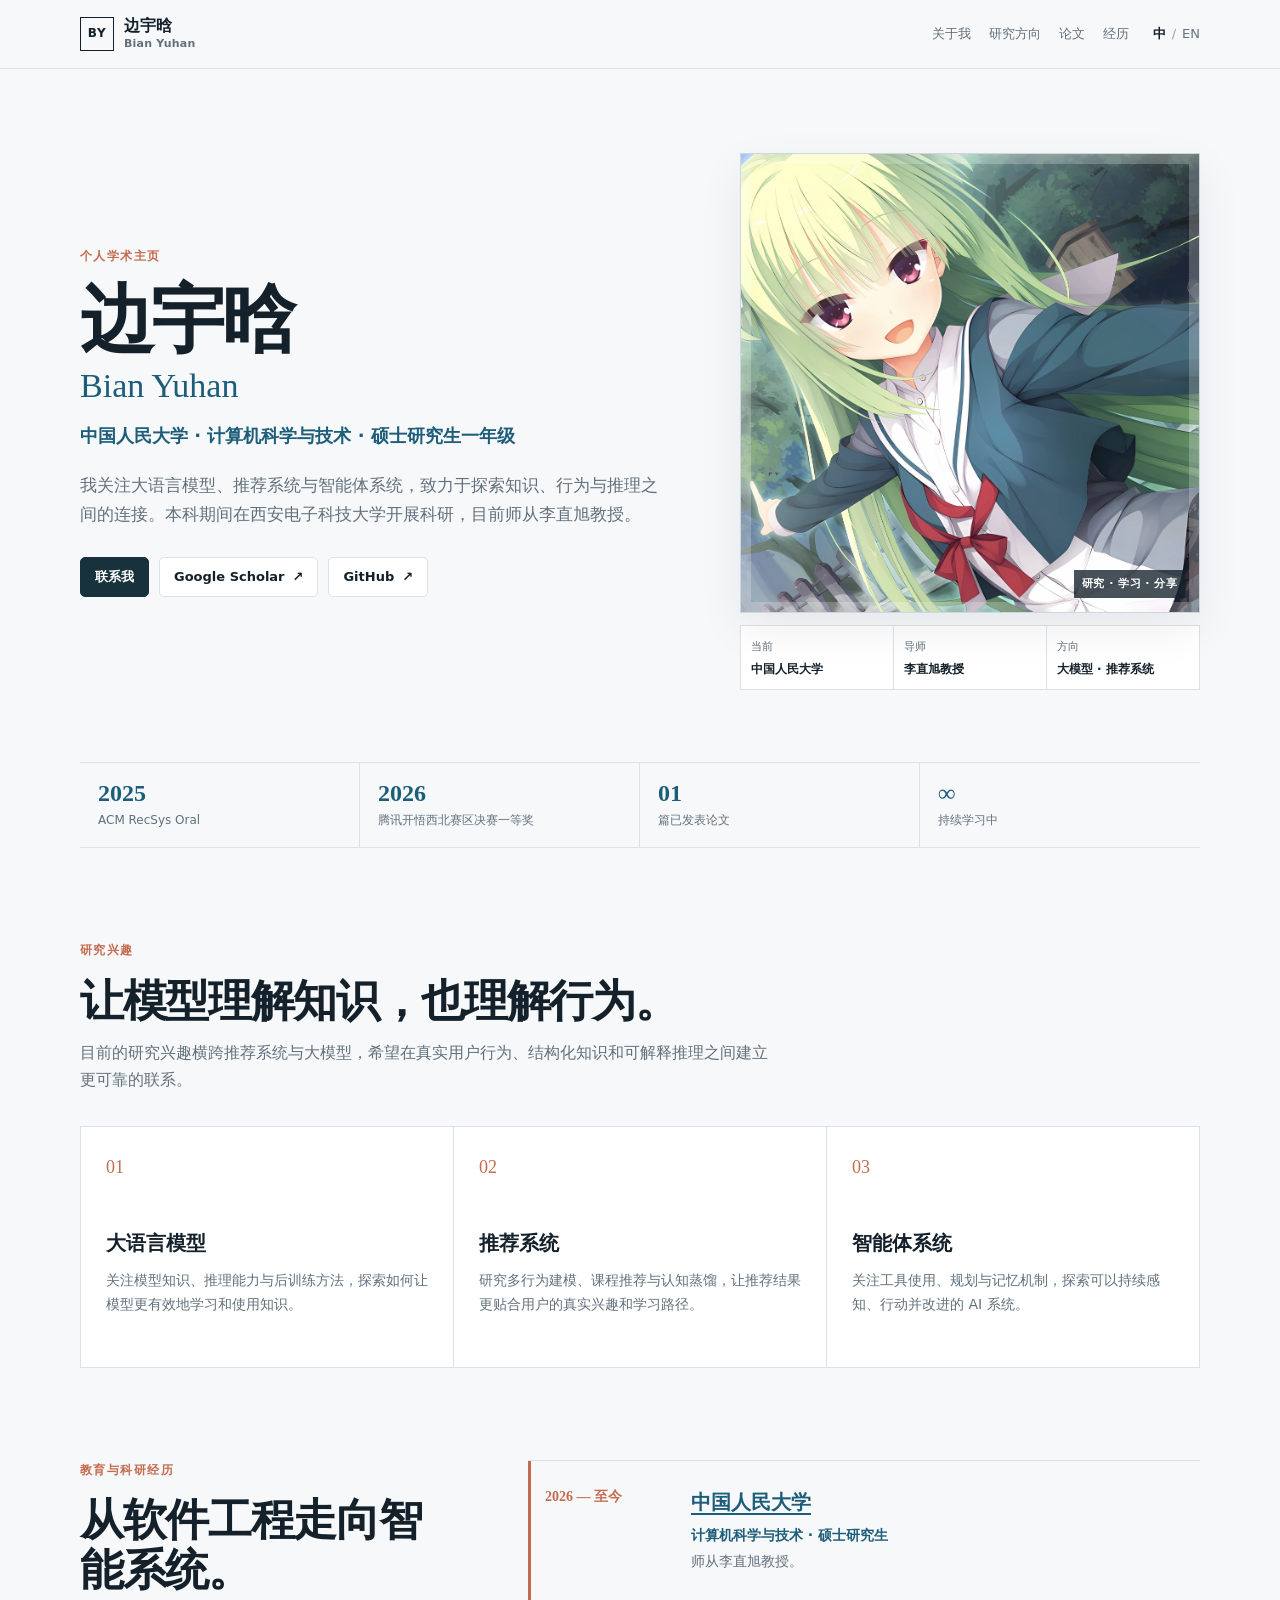
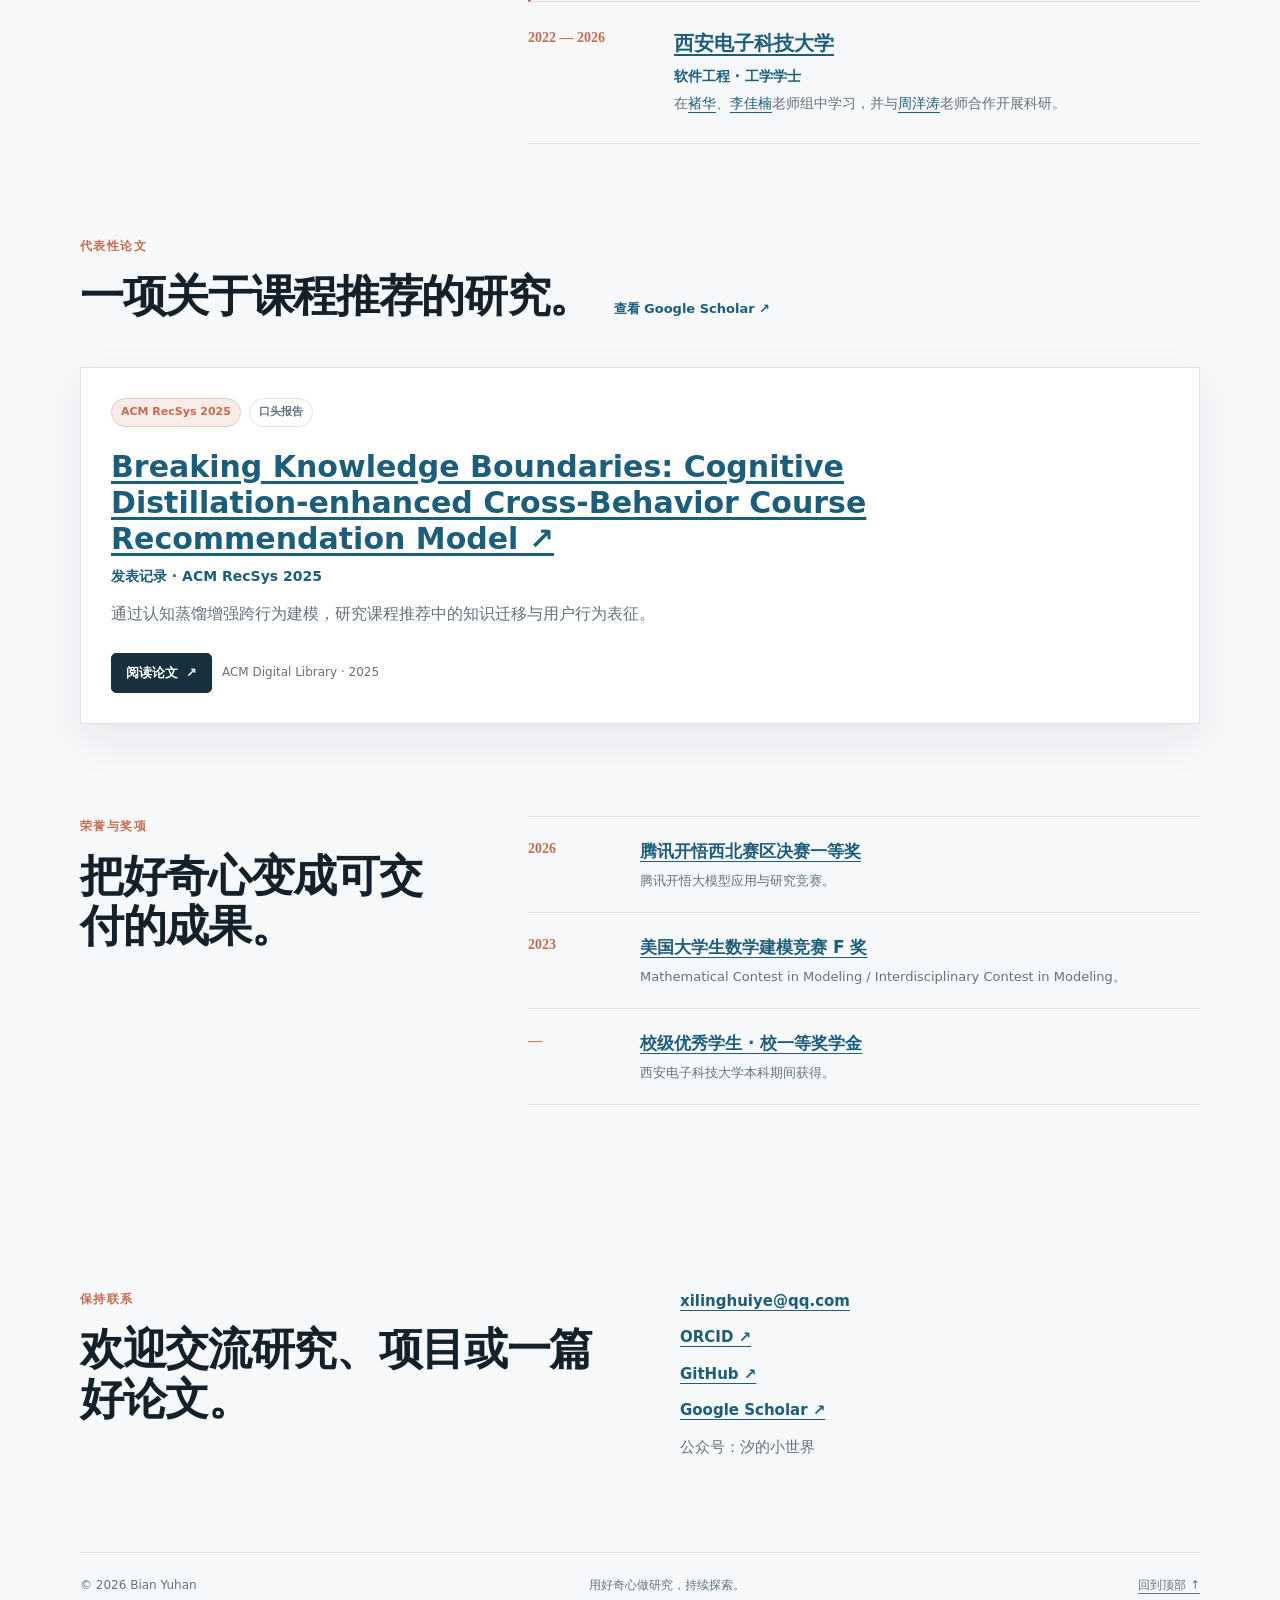
==== commit 202293c6: "Remove paper reading promotion from profile" ====
--- a/index.html
+++ b/index.html
@@ -18,7 +18,6 @@
           <a href="#research" data-zh="研究方向" data-en="Research">研究方向</a>
           <a href="#publications" data-zh="论文" data-en="Publications">论文</a>
           <a href="#experience" data-zh="经历" data-en="Experience">经历</a>
-          <a href="#notes" data-zh="论文笔记" data-en="Notes">论文笔记</a>
         </div>
         <div class="language-switch" role="group" aria-label="Language switcher">
           <button class="language-button is-active" type="button" data-lang="zh">中</button>
@@ -50,7 +49,7 @@
         <div class="quick-facts">
           <div><span class="fact-label" data-zh="当前" data-en="Now">当前</span><strong data-zh="中国人民大学" data-en="Renmin University of China">中国人民大学</strong></div>
           <div><span class="fact-label" data-zh="导师" data-en="Advisor">导师</span><strong data-zh="李直旭教授" data-en="Prof. Zhixu Li">李直旭教授</strong></div>
-          <div><span class="fact-label" data-zh="研究记录" data-en="Notes">研究记录</span><strong data-zh="每日论文精读" data-en="Daily paper notes">每日论文精读</strong></div>
+          <div><span class="fact-label" data-zh="方向" data-en="Focus">方向</span><strong data-zh="大模型 · 推荐系统" data-en="LLMs · Recommenders">大模型 · 推荐系统</strong></div>
         </div>
       </div>
     </section>
@@ -106,18 +105,13 @@
       </div>
     </section>
 
-    <section class="notes-band shell" id="notes">
-      <div><p class="eyebrow" data-zh="研究记录" data-en="Research notes">研究记录</p><h2 data-zh="每天读一篇论文，留下可复用的思考。" data-en="One paper a day, with notes worth revisiting.">每天读一篇论文，留下可复用的思考。</h2><p data-zh="我正在维护一个面向大模型与多模态大模型的论文精读站，记录原文、翻译、图表和自己的理解。" data-en="I maintain a reading notebook for LLM and multimodal LLM papers, with original text, translation, figures, and my own explanations.">我正在维护一个面向大模型与多模态大模型的论文精读站，记录原文、翻译、图表和自己的理解。</p></div>
-      <a class="button button-dark" href="papers/aim-cot/index.html"><span data-zh="进入论文笔记" data-en="Open paper notes">进入论文笔记</span><span aria-hidden="true">↗</span></a>
-    </section>
-
     <section class="contact shell" id="contact">
       <div><p class="eyebrow" data-zh="保持联系" data-en="Contact">保持联系</p><h2 data-zh="欢迎交流研究、项目或一篇好论文。" data-en="Open to research conversations, projects, and good papers.">欢迎交流研究、项目或一篇好论文。</h2></div>
       <div class="contact-links"><a href="mailto:xilinghuiye@qq.com">xilinghuiye@qq.com</a><a href="https://orcid.org/0009-0001-0312-8101" target="_blank" rel="noreferrer">ORCID ↗</a><a href="https://github.com/bianyh/" target="_blank" rel="noreferrer">GitHub ↗</a><a href="https://scholar.google.com/citations?user=MPz-B4EAAAAJ&hl=zh-CN" target="_blank" rel="noreferrer">Google Scholar ↗</a><span data-zh="公众号：汐的小世界" data-en="WeChat: 汐的小世界">公众号：汐的小世界</span></div>
     </section>
   </main>
 
-  <footer class="footer shell"><span>© 2026 Bian Yuhan</span><span data-zh="用好奇心做研究，用文字留下记录。" data-en="Research with curiosity, notes with care.">用好奇心做研究，用文字留下记录。</span><a href="#top" data-zh="回到顶部 ↑" data-en="Back to top ↑">回到顶部 ↑</a></footer>
+  <footer class="footer shell"><span>© 2026 Bian Yuhan</span><span data-zh="用好奇心做研究，持续探索。" data-en="Research with curiosity, always exploring.">用好奇心做研究，持续探索。</span><a href="#top" data-zh="回到顶部 ↑" data-en="Back to top ↑">回到顶部 ↑</a></footer>
   <script src="assets/site.js"></script>
 </body>
 </html>
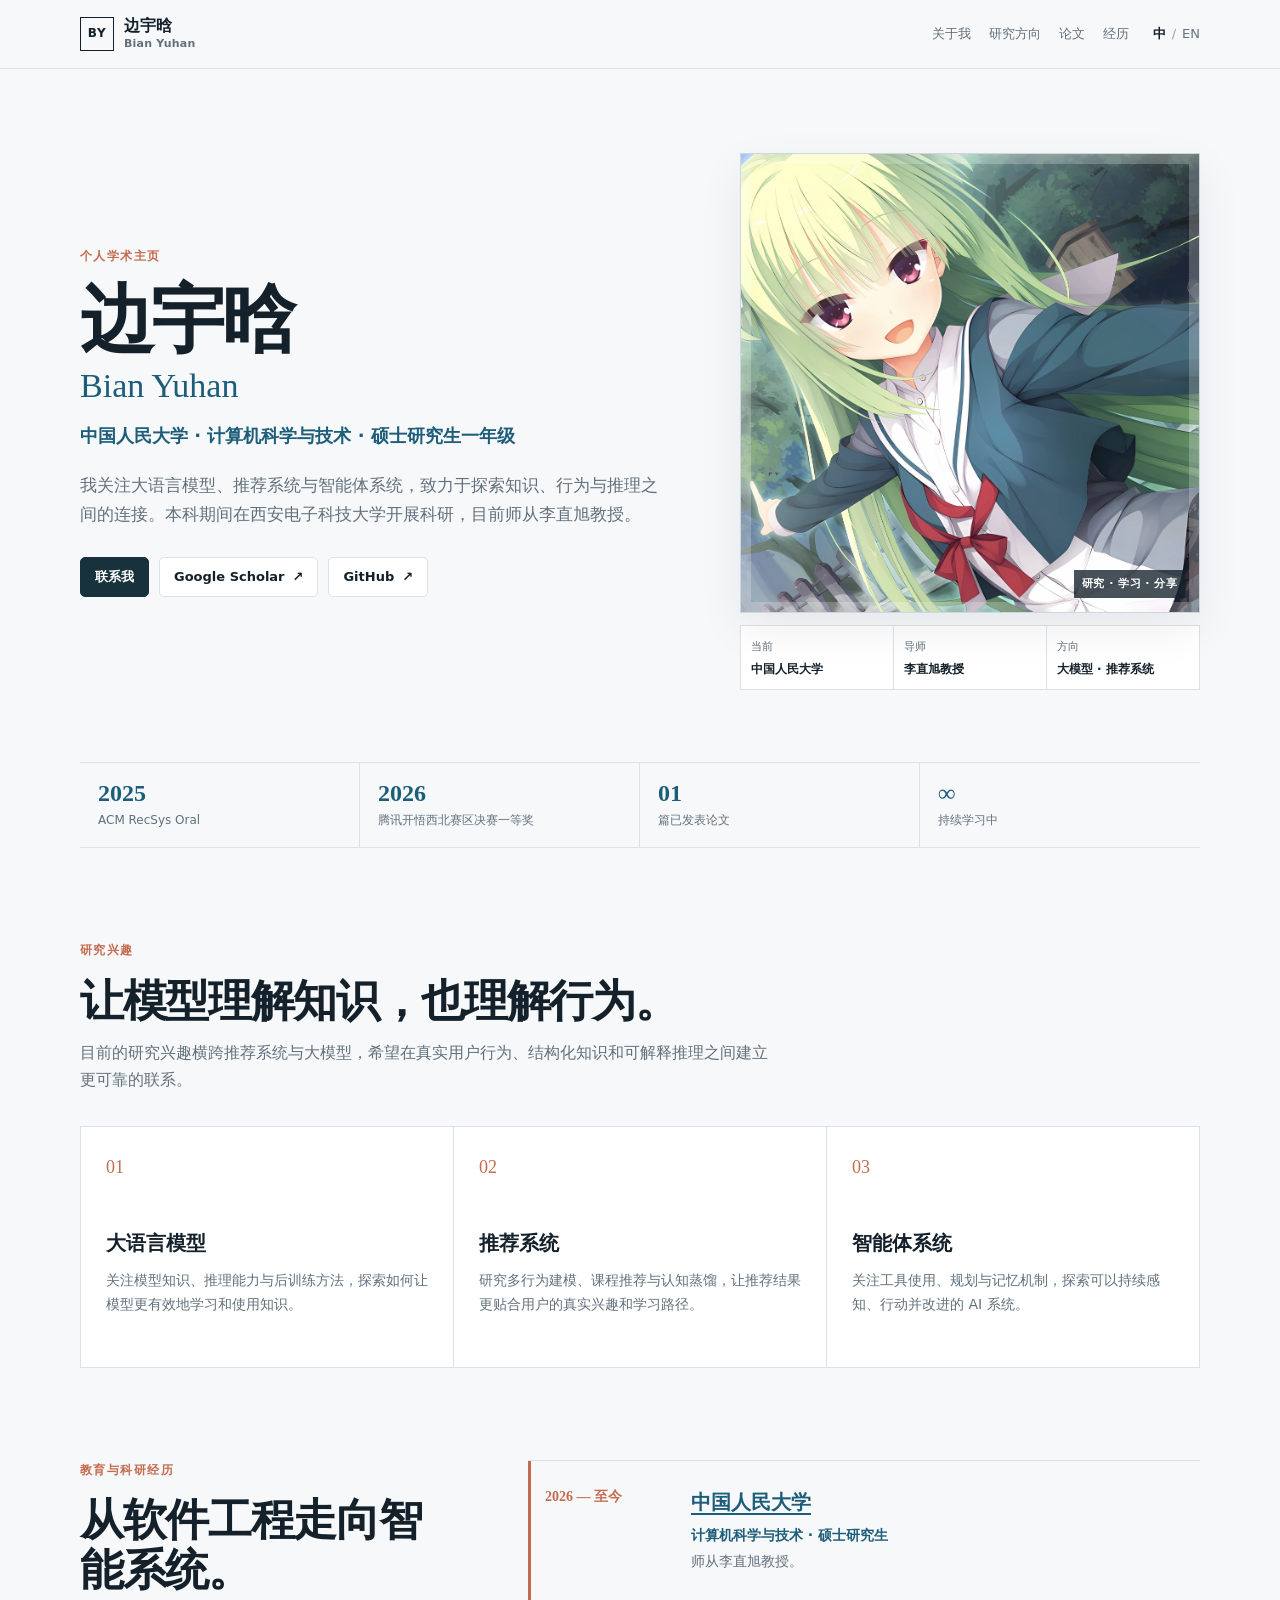
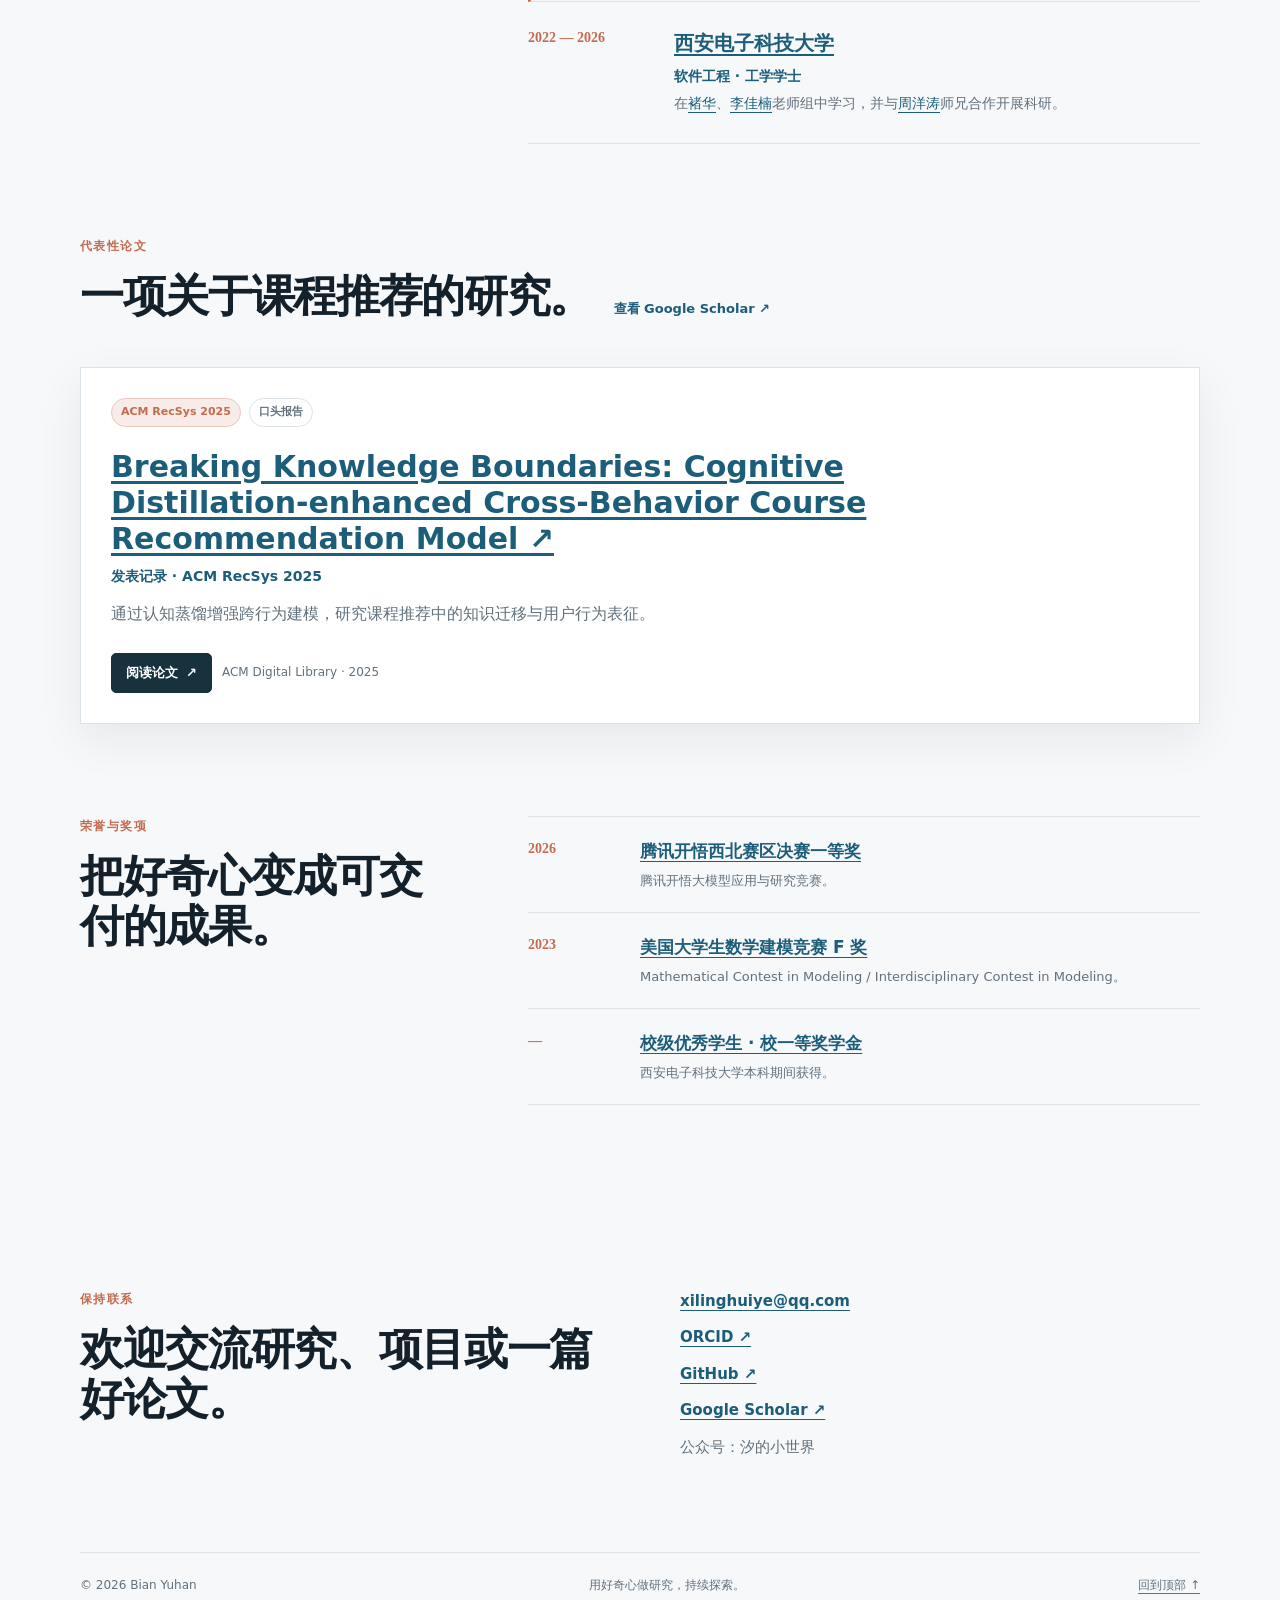
==== commit 84a80522: "Update senior collaborator title" ====
--- a/index.html
+++ b/index.html
@@ -81,7 +81,7 @@
       </div>
       <div class="timeline">
         <article class="timeline-item current"><div class="timeline-date">2026 — <span data-zh="至今" data-en="present">至今</span></div><div><h3><a href="https://www.ruc.edu.cn/" target="_blank" rel="noreferrer" data-zh="中国人民大学" data-en="Renmin University of China">中国人民大学</a></h3><p class="timeline-role" data-zh="计算机科学与技术 · 硕士研究生" data-en="Computer Science · M.S. student">计算机科学与技术 · 硕士研究生</p><p data-zh="师从李直旭教授。" data-en="Advised by Professor Zhixu Li.">师从李直旭教授。</p></div></article>
-        <article class="timeline-item"><div class="timeline-date">2022 — 2026</div><div><h3><a href="https://www.xidian.edu.cn/" target="_blank" rel="noreferrer" data-zh="西安电子科技大学" data-en="Xidian University">西安电子科技大学</a></h3><p class="timeline-role" data-zh="软件工程 · 工学学士" data-en="Software Engineering · B.Eng.">软件工程 · 工学学士</p><p><span data-zh="在" data-en="Worked with ">在</span><a href="https://faculty.xidian.edu.cn/CH2/zh_CN/index.htm" target="_blank" rel="noreferrer" data-zh="褚华" data-en="Hua Chu">褚华</a><span data-zh="、" data-en=", ">、</span><a href="https://faculty.xidian.edu.cn/LJN1/zh_CN/index.htm" target="_blank" rel="noreferrer" data-zh="李佳楠" data-en="Jianan Li">李佳楠</a><span data-zh="老师组中学习，并与" data-en="'s groups, and conducted research with ">老师组中学习，并与</span><a href="https://faculty.xidian.edu.cn/zhouyangtao/zh_CN/index.htm" target="_blank" rel="noreferrer" data-zh="周洋涛" data-en="Yangtao Zhou">周洋涛</a><span data-zh="老师合作开展科研。" data-en=".">老师合作开展科研。</span></p></div></article>
+        <article class="timeline-item"><div class="timeline-date">2022 — 2026</div><div><h3><a href="https://www.xidian.edu.cn/" target="_blank" rel="noreferrer" data-zh="西安电子科技大学" data-en="Xidian University">西安电子科技大学</a></h3><p class="timeline-role" data-zh="软件工程 · 工学学士" data-en="Software Engineering · B.Eng.">软件工程 · 工学学士</p><p><span data-zh="在" data-en="Worked with ">在</span><a href="https://faculty.xidian.edu.cn/CH2/zh_CN/index.htm" target="_blank" rel="noreferrer" data-zh="褚华" data-en="Hua Chu">褚华</a><span data-zh="、" data-en=", ">、</span><a href="https://faculty.xidian.edu.cn/LJN1/zh_CN/index.htm" target="_blank" rel="noreferrer" data-zh="李佳楠" data-en="Jianan Li">李佳楠</a><span data-zh="老师组中学习，并与" data-en="'s groups, and conducted research with ">老师组中学习，并与</span><a href="https://faculty.xidian.edu.cn/zhouyangtao/zh_CN/index.htm" target="_blank" rel="noreferrer" data-zh="周洋涛" data-en="senior Yangtao Zhou">周洋涛</a><span data-zh="师兄合作开展科研。" data-en=".">师兄合作开展科研。</span></p></div></article>
       </div>
     </section>
 
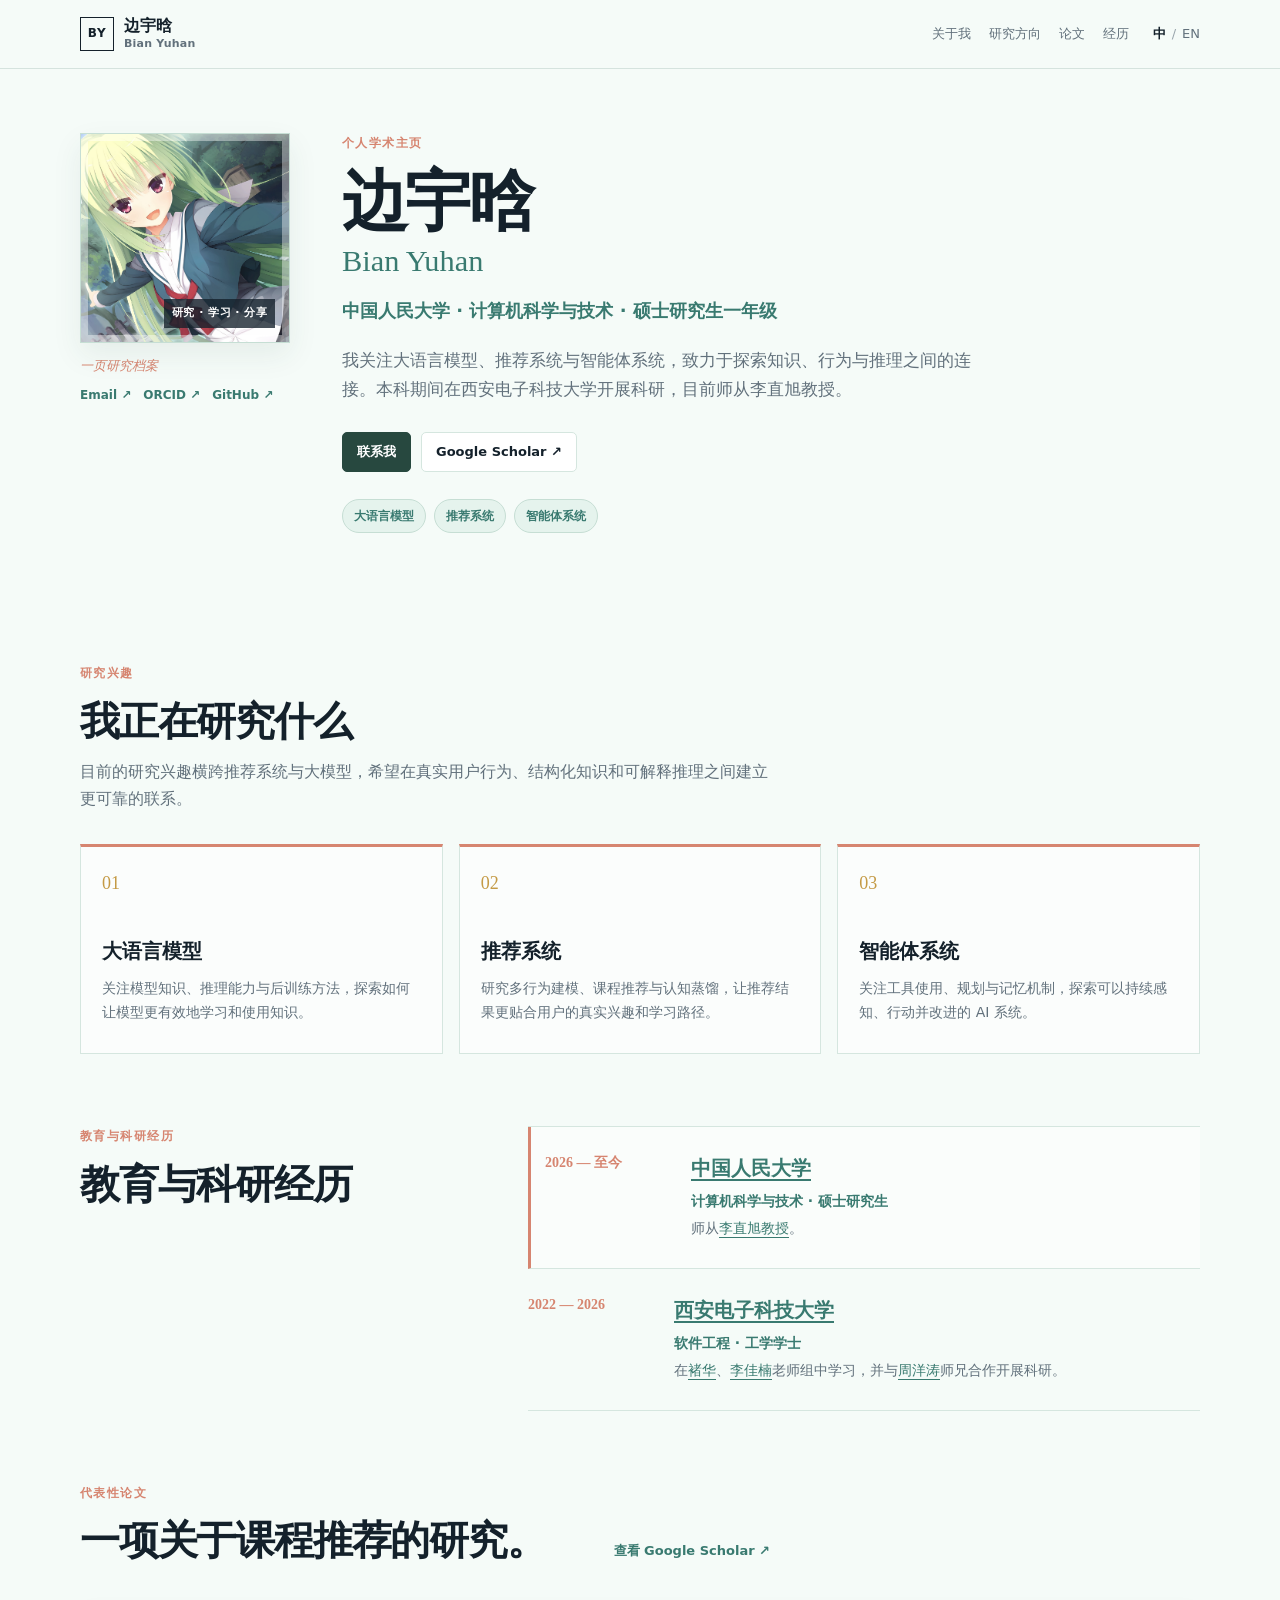
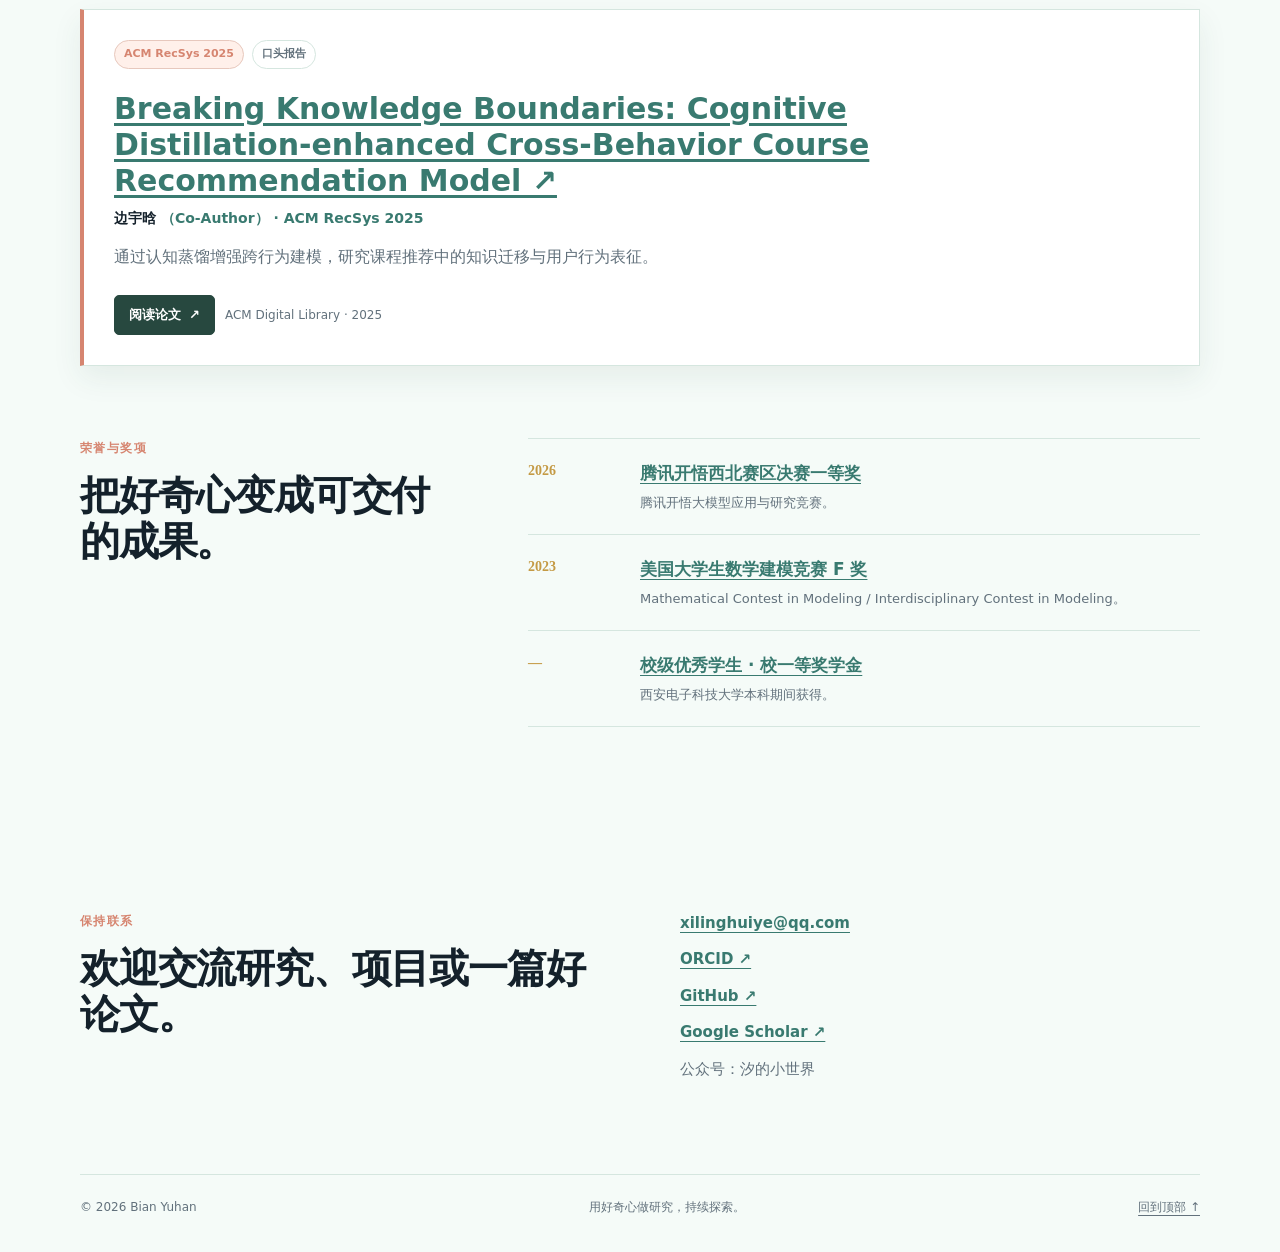
==== commit c6c4ba34: "Refresh homepage with playful academic layout" ====
--- a/index.html
+++ b/index.html
@@ -3,7 +3,7 @@
 <head>
   <meta charset="utf-8">
   <meta name="viewport" content="width=device-width, initial-scale=1">
-  <meta name="theme-color" content="#f7f8fa">
+  <meta name="theme-color" content="#f5fbf8">
   <title>边宇晗 | Bian Yuhan</title>
   <meta name="description" content="边宇晗的学术个人主页：大语言模型、推荐系统与智能体研究。">
   <link rel="stylesheet" href="assets/site.css">
@@ -29,42 +29,26 @@
   </header>
 
   <main id="top">
-    <section class="hero shell" id="about">
-      <div class="hero-copy">
+    <section class="profile-hero shell" id="about">
+      <aside class="profile-aside">
+        <div class="profile-frame"><img src="assets/profile.jpg" alt="边宇晗的个人视觉头像" data-alt-zh="边宇晗的个人视觉头像" data-alt-en="Personal visual avatar of Bian Yuhan"><span class="frame-label" data-zh="研究 · 学习 · 分享" data-en="Research · Learn · Share">研究 · 学习 · 分享</span></div>
+        <p class="aside-note" data-zh="一页研究档案" data-en="A small research archive">一页研究档案</p>
+        <div class="aside-links"><a href="mailto:xilinghuiye@qq.com">Email ↗</a><a href="https://orcid.org/0009-0001-0312-8101" target="_blank" rel="noreferrer">ORCID ↗</a><a href="https://github.com/bianyh/" target="_blank" rel="noreferrer">GitHub ↗</a></div>
+      </aside>
+      <div class="profile-copy">
         <p class="eyebrow" data-zh="个人学术主页" data-en="Academic profile">个人学术主页</p>
         <h1><span data-zh="边宇晗" data-en="Bian Yuhan">边宇晗</span><span class="name-latin" data-zh="Bian Yuhan" data-en="边宇晗">Bian Yuhan</span></h1>
         <p class="role" data-zh="中国人民大学 · 计算机科学与技术 · 硕士研究生一年级" data-en="M.S. student in Computer Science · Renmin University of China">中国人民大学 · 计算机科学与技术 · 硕士研究生一年级</p>
         <p class="intro" data-zh="我关注大语言模型、推荐系统与智能体系统，致力于探索知识、行为与推理之间的连接。本科期间在西安电子科技大学开展科研，目前师从李直旭教授。" data-en="I study large language models, recommender systems, and agentic systems, with a focus on the connections between knowledge, behavior, and reasoning. I conducted undergraduate research at Xidian University and am currently advised by Professor Zhixu Li.">我关注大语言模型、推荐系统与智能体系统，致力于探索知识、行为与推理之间的连接。本科期间在西安电子科技大学开展科研，目前师从李直旭教授。</p>
-        <div class="hero-actions">
-          <a class="button button-primary" href="mailto:xilinghuiye@qq.com" data-zh="联系我" data-en="Get in touch">联系我</a>
-          <a class="button button-quiet" href="https://scholar.google.com/citations?user=MPz-B4EAAAAJ&hl=zh-CN" target="_blank" rel="noreferrer">Google Scholar <span aria-hidden="true">↗</span></a>
-          <a class="button button-quiet" href="https://github.com/bianyh/" target="_blank" rel="noreferrer">GitHub <span aria-hidden="true">↗</span></a>
-        </div>
+        <div class="hero-actions"><a class="button button-primary" href="mailto:xilinghuiye@qq.com" data-zh="联系我" data-en="Get in touch">联系我</a><a class="button button-quiet" href="https://scholar.google.com/citations?user=MPz-B4EAAAAJ&hl=zh-CN" target="_blank" rel="noreferrer">Google Scholar ↗</a></div>
+        <div class="research-tags"><span data-zh="大语言模型" data-en="LLMs">大语言模型</span><span data-zh="推荐系统" data-en="Recommenders">推荐系统</span><span data-zh="智能体系统" data-en="Agents">智能体系统</span></div>
       </div>
-      <div class="hero-visual">
-        <div class="profile-frame">
-          <img src="assets/profile.jpg" alt="边宇晗的个人视觉头像" data-alt-zh="边宇晗的个人视觉头像" data-alt-en="Personal visual avatar of Bian Yuhan">
-          <span class="frame-label" data-zh="研究 · 学习 · 分享" data-en="Research · Learn · Share">研究 · 学习 · 分享</span>
-        </div>
-        <div class="quick-facts">
-          <div><span class="fact-label" data-zh="当前" data-en="Now">当前</span><strong data-zh="中国人民大学" data-en="Renmin University of China">中国人民大学</strong></div>
-          <div><span class="fact-label" data-zh="导师" data-en="Advisor">导师</span><strong data-zh="李直旭教授" data-en="Prof. Zhixu Li">李直旭教授</strong></div>
-          <div><span class="fact-label" data-zh="方向" data-en="Focus">方向</span><strong data-zh="大模型 · 推荐系统" data-en="LLMs · Recommenders">大模型 · 推荐系统</strong></div>
-        </div>
-      </div>
-    </section>
-
-    <section class="signal-bar shell" aria-label="Highlights">
-      <div><strong>2025</strong><span data-zh="ACM RecSys Oral" data-en="ACM RecSys Oral">ACM RecSys Oral</span></div>
-      <div><strong>2026</strong><span data-zh="腾讯开悟西北赛区决赛一等奖" data-en="Tencent Kaiwu · 1st Prize">腾讯开悟西北赛区决赛一等奖</span></div>
-      <div><strong>01</strong><span data-zh="篇已发表论文" data-en="Published paper">篇已发表论文</span></div>
-      <div><strong>∞</strong><span data-zh="持续学习中" data-en="Always learning">持续学习中</span></div>
     </section>
 
     <section class="content shell" id="research">
       <div class="section-heading">
         <p class="eyebrow" data-zh="研究兴趣" data-en="Research interests">研究兴趣</p>
-        <h2 data-zh="让模型理解知识，也理解行为。" data-en="Building models that understand knowledge and behavior.">让模型理解知识，也理解行为。</h2>
+        <h2 data-zh="我正在研究什么" data-en="What I am working on">我正在研究什么</h2>
         <p data-zh="目前的研究兴趣横跨推荐系统与大模型，希望在真实用户行为、结构化知识和可解释推理之间建立更可靠的联系。" data-en="My research spans recommender systems and large language models. I am interested in reliable connections between real-world user behavior, structured knowledge, and interpretable reasoning.">目前的研究兴趣横跨推荐系统与大模型，希望在真实用户行为、结构化知识和可解释推理之间建立更可靠的联系。</p>
       </div>
       <div class="research-grid">
@@ -77,10 +61,10 @@
     <section class="content shell split-section" id="experience">
       <div class="section-heading compact-heading">
         <p class="eyebrow" data-zh="教育与科研经历" data-en="Education & research">教育与科研经历</p>
-        <h2 data-zh="从软件工程走向智能系统。" data-en="From software engineering to intelligent systems.">从软件工程走向智能系统。</h2>
+        <h2 data-zh="教育与科研经历" data-en="Education & research">教育与科研经历</h2>
       </div>
       <div class="timeline">
-        <article class="timeline-item current"><div class="timeline-date">2026 — <span data-zh="至今" data-en="present">至今</span></div><div><h3><a href="https://www.ruc.edu.cn/" target="_blank" rel="noreferrer" data-zh="中国人民大学" data-en="Renmin University of China">中国人民大学</a></h3><p class="timeline-role" data-zh="计算机科学与技术 · 硕士研究生" data-en="Computer Science · M.S. student">计算机科学与技术 · 硕士研究生</p><p data-zh="师从李直旭教授。" data-en="Advised by Professor Zhixu Li.">师从李直旭教授。</p></div></article>
+        <article class="timeline-item current"><div class="timeline-date">2026 — <span data-zh="至今" data-en="present">至今</span></div><div><h3><a href="https://www.ruc.edu.cn/" target="_blank" rel="noreferrer" data-zh="中国人民大学" data-en="Renmin University of China">中国人民大学</a></h3><p class="timeline-role" data-zh="计算机科学与技术 · 硕士研究生" data-en="Computer Science · M.S. student">计算机科学与技术 · 硕士研究生</p><p><span data-zh="师从" data-en="Advised by ">师从</span><a href="https://demi-research.github.io/author/%E6%9D%8E%E7%9B%B4%E6%97%AD/" target="_blank" rel="noreferrer" data-zh="李直旭教授" data-en="Professor Zhixu Li">李直旭教授</a><span data-zh="。" data-en=".">。</span></p></div></article>
         <article class="timeline-item"><div class="timeline-date">2022 — 2026</div><div><h3><a href="https://www.xidian.edu.cn/" target="_blank" rel="noreferrer" data-zh="西安电子科技大学" data-en="Xidian University">西安电子科技大学</a></h3><p class="timeline-role" data-zh="软件工程 · 工学学士" data-en="Software Engineering · B.Eng.">软件工程 · 工学学士</p><p><span data-zh="在" data-en="Worked with ">在</span><a href="https://faculty.xidian.edu.cn/CH2/zh_CN/index.htm" target="_blank" rel="noreferrer" data-zh="褚华" data-en="Hua Chu">褚华</a><span data-zh="、" data-en=", ">、</span><a href="https://faculty.xidian.edu.cn/LJN1/zh_CN/index.htm" target="_blank" rel="noreferrer" data-zh="李佳楠" data-en="Jianan Li">李佳楠</a><span data-zh="老师组中学习，并与" data-en="'s groups, and conducted research with ">老师组中学习，并与</span><a href="https://faculty.xidian.edu.cn/zhouyangtao/zh_CN/index.htm" target="_blank" rel="noreferrer" data-zh="周洋涛" data-en="senior Yangtao Zhou">周洋涛</a><span data-zh="师兄合作开展科研。" data-en=".">师兄合作开展科研。</span></p></div></article>
       </div>
     </section>
@@ -90,7 +74,7 @@
       <article class="publication-card">
         <div class="publication-meta"><span class="pill pill-accent">ACM RecSys 2025</span><span class="pill" data-zh="口头报告" data-en="Oral presentation">口头报告</span></div>
         <h3><a href="https://dl.acm.org/doi/10.1145/3705328.3748083" target="_blank" rel="noreferrer">Breaking Knowledge Boundaries: Cognitive Distillation-enhanced Cross-Behavior Course Recommendation Model ↗</a></h3>
-        <p class="authors" data-zh="发表记录 · ACM RecSys 2025" data-en="Publication record · ACM RecSys 2025">发表记录 · ACM RecSys 2025</p>
+        <p class="authors"><strong data-zh="边宇晗" data-en="Bian Yuhan">边宇晗</strong> <span data-zh="（Co-Author）" data-en="(Co-Author)">（Co-Author）</span> · ACM RecSys 2025</p>
         <p data-zh="通过认知蒸馏增强跨行为建模，研究课程推荐中的知识迁移与用户行为表征。" data-en="A cognitive distillation-enhanced cross-behavior model for knowledge transfer and user behavior representation in course recommendation.">通过认知蒸馏增强跨行为建模，研究课程推荐中的知识迁移与用户行为表征。</p>
         <div class="publication-actions"><a class="button button-primary" href="https://dl.acm.org/doi/10.1145/3705328.3748083" target="_blank" rel="noreferrer" data-zh="阅读论文" data-en="Read paper">阅读论文 <span aria-hidden="true">↗</span></a><span class="publication-note" data-zh="ACM Digital Library · 2025" data-en="ACM Digital Library · 2025">ACM Digital Library · 2025</span></div>
       </article>
--- a/assets/site.css
+++ b/assets/site.css
@@ -1,15 +1,16 @@
 :root {
-  --paper: #f7f8fa;
+  --paper: #f5fbf8;
   --surface: #ffffff;
   --ink: #14212b;
   --muted: #62717c;
-  --line: #dce3e8;
-  --blue: #1c5d7a;
-  --blue-soft: #e7f1f5;
-  --coral: #c46b4f;
-  --coral-soft: #f8ece8;
-  --dark: #17313d;
-  --shadow: 0 16px 42px rgba(20, 33, 43, .07);
+  --line: #d5e6df;
+  --blue: #397a70;
+  --blue-soft: #e5f3ed;
+  --coral: #d68570;
+  --coral-soft: #fff0ea;
+  --gold: #c49a45;
+  --dark: #27483f;
+  --shadow: 0 12px 28px rgba(40, 80, 66, .08);
 }
 * { box-sizing: border-box; }
 html { scroll-behavior: smooth; }
@@ -25,7 +26,7 @@
 a { color: var(--blue); text-underline-offset: 4px; }
 a:hover { color: var(--coral); }
 .shell { width: min(1120px, calc(100% - 44px)); margin-inline: auto; }
-.site-header { position: sticky; top: 0; z-index: 20; border-bottom: 1px solid rgba(20, 33, 43, .1); background: rgba(247, 248, 250, .93); backdrop-filter: blur(14px); }
+.site-header { position: sticky; top: 0; z-index: 20; border-bottom: 1px solid rgba(49, 105, 91, .16); background: rgba(245, 251, 248, .94); backdrop-filter: blur(14px); }
 .nav { min-height: 68px; display: flex; align-items: center; justify-content: space-between; gap: 20px; }
 .brand { display: inline-flex; align-items: center; gap: 10px; color: var(--ink); text-decoration: none; font-weight: 800; line-height: 1.15; }
 .brand small { display: block; margin-top: 3px; color: var(--muted); font-size: 11px; font-weight: 600; letter-spacing: .02em; }
@@ -38,10 +39,12 @@
 .language-switch { gap: 6px; color: #9aa6ad; font-size: 13px; }
 .language-button { border: 0; padding: 3px 0; color: var(--muted); background: transparent; cursor: pointer; font: inherit; }
 .language-button.is-active { color: var(--ink); font-weight: 800; }
-.hero { display: grid; grid-template-columns: minmax(0, 1.12fr) minmax(330px, .88fr); gap: 74px; align-items: center; padding-top: 84px; padding-bottom: 72px; }
+.profile-hero { display: grid; grid-template-columns: 210px minmax(0, 1fr); gap: 52px; align-items: center; padding-top: 64px; padding-bottom: 58px; }
+.profile-aside { align-self: start; }
+.profile-copy { min-width: 0; }
 .eyebrow { margin: 0 0 15px; color: var(--coral); font-size: 12px; font-weight: 800; letter-spacing: .12em; text-transform: uppercase; }
 h1, h2, h3, p { margin-top: 0; }
-h1 { max-width: 700px; margin-bottom: 18px; font-size: clamp(42px, 6vw, 74px); line-height: 1.03; letter-spacing: -.04em; }
+h1 { max-width: 700px; margin-bottom: 18px; font-size: clamp(42px, 6vw, 66px); line-height: 1.03; letter-spacing: -.04em; }
 .name-latin { display: block; margin-top: 10px; color: var(--blue); font-family: Georgia, "Times New Roman", serif; font-size: .46em; font-weight: 500; letter-spacing: 0; }
 .role { max-width: 600px; margin-bottom: 20px; color: var(--blue); font-size: 18px; font-weight: 750; }
 .intro { max-width: 650px; margin-bottom: 28px; color: var(--muted); font-size: 17px; }
@@ -52,53 +55,58 @@
 .button-primary:hover, .button-dark:hover { color: #fff; background: #244957; }
 .button-quiet { color: var(--ink); background: var(--surface); }
 .button-dark { border-color: var(--dark); color: #fff; background: var(--dark); white-space: nowrap; }
-.hero-visual { min-width: 0; }
-.hero-copy, .hero-visual, .split-section > *, .contact > * { min-width: 0; }
-.profile-frame { position: relative; aspect-ratio: 1 / 1; overflow: hidden; border: 1px solid #cdd8de; background: #dbe7eb; box-shadow: var(--shadow); }
-.profile-frame::after { position: absolute; inset: 0; border: 10px solid rgba(255,255,255,.22); content: ""; pointer-events: none; }
+.hero-copy, .hero-visual, .profile-hero > *, .split-section > *, .contact > * { min-width: 0; }
+.profile-frame { position: relative; aspect-ratio: 1 / 1; overflow: hidden; border: 1px solid #c6ded4; background: #dceee7; box-shadow: var(--shadow); }
+.profile-frame::after { position: absolute; inset: 0; border: 7px solid rgba(255,255,255,.4); content: ""; pointer-events: none; }
 .profile-frame img { width: 100%; height: 100%; display: block; object-fit: cover; object-position: 35% center; filter: saturate(.9); }
 .frame-label { position: absolute; right: 14px; bottom: 14px; z-index: 1; padding: 5px 8px; color: #fff; background: rgba(20, 33, 43, .78); font-size: 11px; font-weight: 750; letter-spacing: .04em; }
+.aside-note { margin: 12px 0 8px; color: var(--coral); font-family: Georgia, serif; font-size: 13px; font-style: italic; }
+.aside-links { display: flex; flex-wrap: wrap; gap: 7px 12px; font-size: 12px; font-weight: 750; }
+.aside-links a { color: var(--blue); text-decoration: none; }
+.research-tags { display: flex; flex-wrap: wrap; gap: 8px; margin-top: 27px; }
+.research-tags span { padding: 6px 11px; border: 1px solid #c6ded4; border-radius: 999px; color: var(--blue); background: var(--blue-soft); font-size: 12px; font-weight: 800; }
 .quick-facts { display: grid; grid-template-columns: repeat(3, 1fr); gap: 1px; margin-top: 12px; border: 1px solid var(--line); background: var(--line); }
 .quick-facts > div { min-width: 0; padding: 12px 10px; background: var(--surface); }
 .fact-label { display: block; margin-bottom: 4px; color: var(--muted); font-size: 11px; }
 .quick-facts strong { display: block; overflow-wrap: anywhere; font-size: 12px; line-height: 1.35; }
-.signal-bar { display: grid; grid-template-columns: repeat(4, 1fr); border-top: 1px solid var(--line); border-bottom: 1px solid var(--line); }
+.signal-bar { display: none; }
 .signal-bar > div { min-height: 84px; display: flex; flex-direction: column; justify-content: center; padding: 16px 18px; border-right: 1px solid var(--line); }
 .signal-bar > div:last-child { border-right: 0; }
 .signal-bar strong { color: var(--blue); font-family: Georgia, serif; font-size: 24px; line-height: 1.1; }
 .signal-bar span { margin-top: 4px; color: var(--muted); font-size: 12px; }
-.content { padding-top: 92px; }
+.content { padding-top: 72px; }
 .section-heading { max-width: 690px; margin-bottom: 32px; }
-.section-heading h2, .notes-band h2, .contact h2 { margin-bottom: 14px; font-size: clamp(28px, 4vw, 44px); line-height: 1.13; letter-spacing: -.03em; }
+.section-heading h2, .notes-band h2, .contact h2 { margin-bottom: 14px; font-size: clamp(27px, 4vw, 40px); line-height: 1.13; letter-spacing: -.03em; }
 .section-heading > p:last-child, .notes-band p:last-child { margin-bottom: 0; color: var(--muted); }
-.research-grid { display: grid; grid-template-columns: repeat(3, 1fr); gap: 1px; border: 1px solid var(--line); background: var(--line); }
-.research-item { min-height: 240px; padding: 25px; background: var(--surface); }
-.item-number { display: block; margin-bottom: 44px; color: var(--coral); font-family: Georgia, serif; font-size: 18px; }
+.research-grid { display: grid; grid-template-columns: repeat(3, 1fr); gap: 16px; }
+.research-item { min-height: 210px; padding: 21px; border: 1px solid var(--line); border-top: 3px solid var(--coral); background: rgba(255,255,255,.68); box-shadow: none; }
+.item-number { display: block; margin-bottom: 35px; color: var(--gold); font-family: Georgia, serif; font-size: 18px; }
 .research-item h3 { margin-bottom: 9px; font-size: 20px; }
 .research-item p { margin-bottom: 0; color: var(--muted); font-size: 14px; }
 .split-section { display: grid; grid-template-columns: .72fr 1.28fr; gap: 70px; align-items: start; }
 .compact-heading { margin-bottom: 0; }
 .timeline { border-top: 1px solid var(--line); }
 .timeline-item { display: grid; grid-template-columns: 120px 1fr; gap: 26px; padding: 24px 0; border-bottom: 1px solid var(--line); }
-.timeline-item.current { border-left: 3px solid var(--coral); padding-left: 14px; }
+.timeline-item.current { border-left: 3px solid var(--coral); padding-left: 14px; background: rgba(255,255,255,.42); }
 .timeline-date { color: var(--coral); font-family: Georgia, serif; font-size: 14px; font-weight: 700; }
 .timeline-item h3 { margin-bottom: 5px; font-size: 20px; }
 .timeline-item p { margin-bottom: 3px; color: var(--muted); font-size: 14px; }
 .timeline-item .timeline-role { color: var(--blue); font-weight: 750; }
 .row-heading { display: flex; justify-content: space-between; align-items: end; gap: 20px; }
 .text-link { padding-bottom: 15px; font-size: 13px; font-weight: 800; text-decoration: none; white-space: nowrap; }
-.publication-card { padding: 30px; border: 1px solid var(--line); background: var(--surface); box-shadow: var(--shadow); }
+.publication-card { padding: 30px; border: 1px solid var(--line); border-left: 4px solid var(--coral); background: var(--surface); box-shadow: var(--shadow); }
 .publication-meta { display: flex; flex-wrap: wrap; gap: 8px; margin-bottom: 22px; }
 .pill { display: inline-flex; align-items: center; min-height: 27px; padding: 4px 9px; border: 1px solid var(--line); border-radius: 999px; color: var(--muted); font-size: 11px; font-weight: 800; }
 .pill-accent { border-color: #e7c8bd; color: var(--coral); background: var(--coral-soft); }
 .publication-card h3 { max-width: 840px; margin-bottom: 8px; font-size: clamp(21px, 3vw, 30px); line-height: 1.2; }
 .authors { margin-bottom: 12px; color: var(--blue); font-size: 14px; font-weight: 750; }
+.authors strong { color: var(--ink); }
 .publication-card > p:not(.authors) { max-width: 760px; margin-bottom: 25px; color: var(--muted); }
 .publication-note { color: var(--muted); font-size: 12px; }
 .awards-section { padding-bottom: 92px; }
 .award-list { border-top: 1px solid var(--line); }
 .award-item { display: grid; grid-template-columns: 90px 1fr; gap: 22px; padding: 20px 0; border-bottom: 1px solid var(--line); }
-.award-year { color: var(--coral); font-family: Georgia, serif; font-size: 14px; font-weight: 700; }
+.award-year { color: var(--gold); font-family: Georgia, serif; font-size: 14px; font-weight: 700; }
 .award-item h3 { margin-bottom: 4px; font-size: 17px; }
 .award-item p { margin-bottom: 0; color: var(--muted); font-size: 13px; }
 .notes-band { display: flex; justify-content: space-between; align-items: end; gap: 40px; padding-top: 36px; padding-bottom: 36px; border-top: 1px solid var(--line); border-bottom: 1px solid var(--line); }
@@ -114,8 +122,9 @@
   .nav { align-items: flex-start; padding-top: 14px; padding-bottom: 14px; }
   .nav-tools { align-items: flex-end; flex-direction: column; gap: 8px; }
   .nav-links { gap: 12px; }
-  .hero, .split-section, .contact { grid-template-columns: 1fr; gap: 42px; }
-  .hero { padding-top: 58px; padding-bottom: 56px; }
+  .profile-hero, .split-section, .contact { grid-template-columns: 1fr; gap: 32px; }
+  .profile-hero { padding-top: 52px; padding-bottom: 46px; }
+  .profile-aside { width: min(100%, 210px); }
   .hero-visual { width: min(100%, 480px); }
   .content { padding-top: 68px; }
   .research-grid { grid-template-columns: 1fr; }
